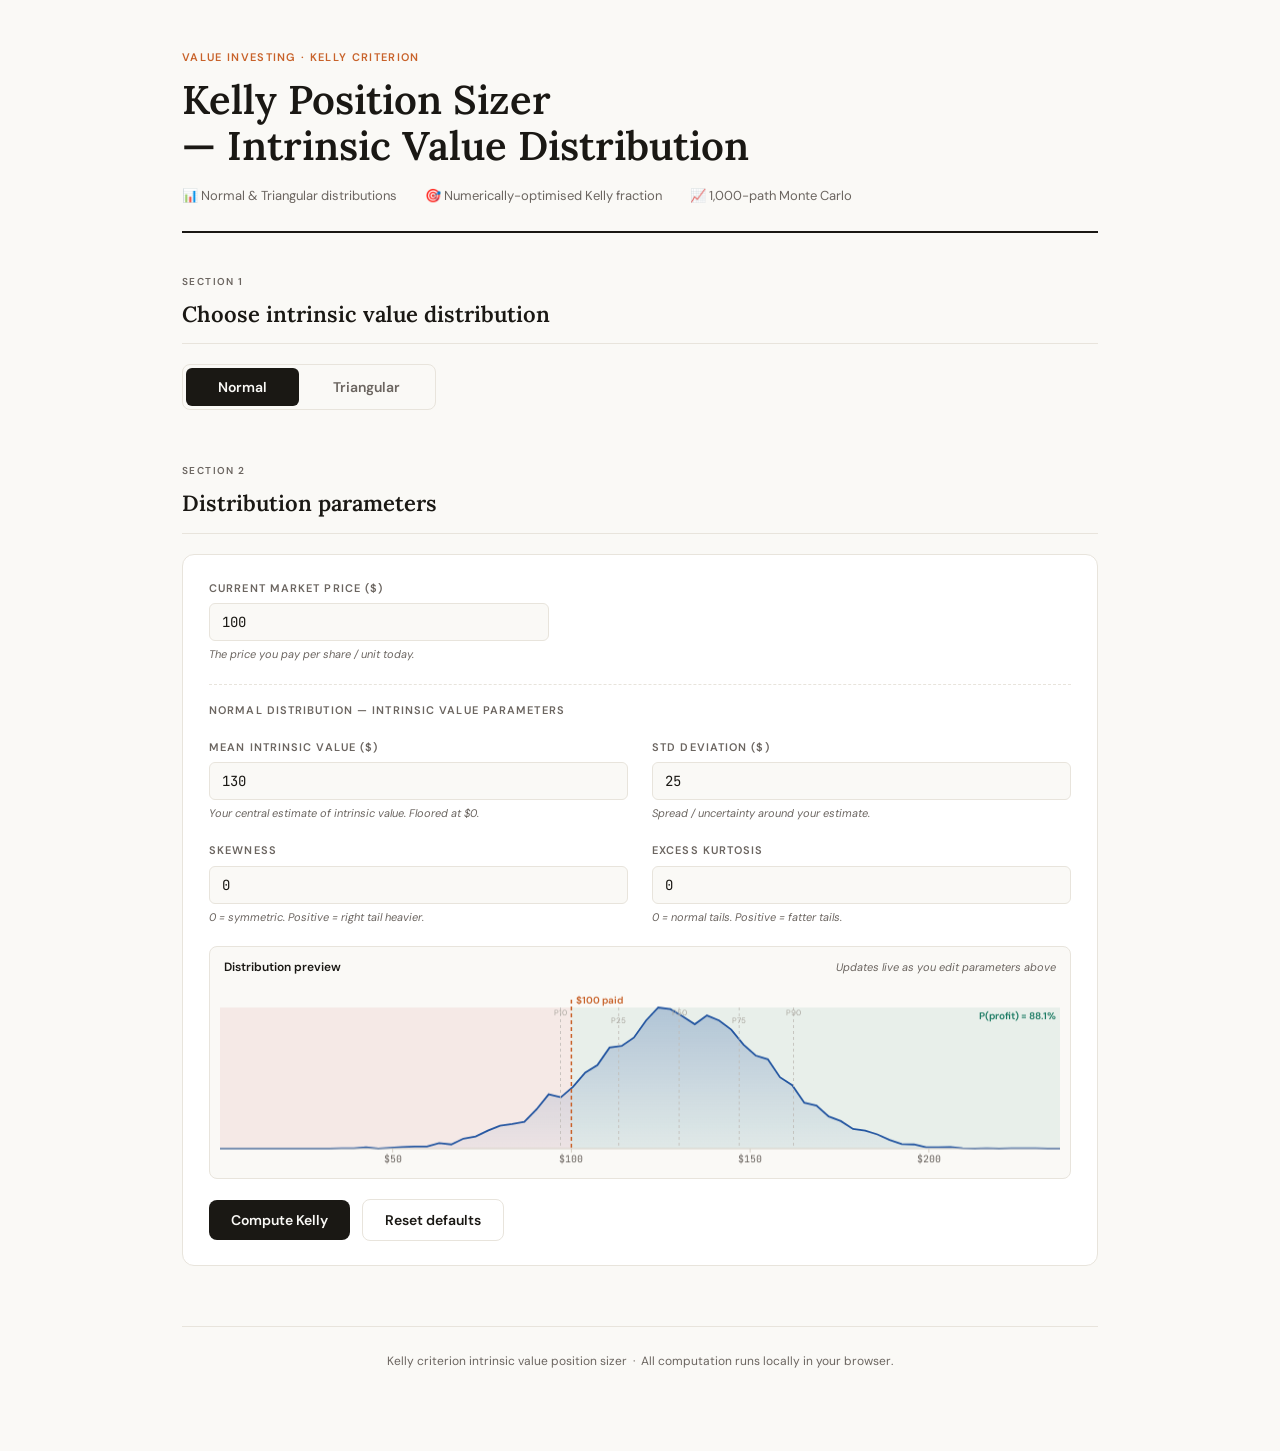
==== index.html @ cc7dd328 "Rename to index.html for web deployment" ====
<!doctype html>
<html lang="en">
  <head>
    <meta charset="UTF-8" />
    <meta name="viewport" content="width=device-width, initial-scale=1.0" />
    <title>Kelly Position Sizer — Intrinsic Value</title>
    <link
      href="https://fonts.googleapis.com/css2?family=Lora:ital,wght@0,400;0,600;1,400&family=DM+Sans:wght@300;400;500;600&family=JetBrains+Mono:wght@400;500&display=swap"
      rel="stylesheet"
    />
    <style>
      :root {
        --bg: #faf9f6;
        --surface: #ffffff;
        --border: #e8e4dc;
        --text: #1a1814;
        --muted: #6b6560;
        --accent: #c8622a;
        --accent-light: #f5ede6;
        --teal: #1a7a62;
        --teal-light: #e4f3ee;
        --blue: #2355a0;
        --blue-light: #e8eef8;
        --purple: #5a3f9e;
        --purple-light: #eeeaf8;
        --amber: #b07a10;
        --amber-light: #fdf3dc;
        --red: #b73838;
        --red-light: #f8e4e4;
      }
      * { box-sizing: border-box; margin: 0; padding: 0; }
      body {
        font-family: "DM Sans", sans-serif;
        background: var(--bg);
        color: var(--text);
        font-size: 15px;
        line-height: 1.7;
      }
      .page { max-width: 980px; margin: 0 auto; padding: 48px 32px 80px; }

      /* HEADER */
      .memo-header { border-bottom: 2px solid var(--text); padding-bottom: 24px; margin-bottom: 40px; }
      .memo-tag { font-size: 11px; font-weight: 600; letter-spacing: 0.12em; text-transform: uppercase; color: var(--accent); margin-bottom: 10px; }
      .memo-title { font-family: "Lora", serif; font-size: clamp(26px, 5vw, 40px); font-weight: 600; line-height: 1.15; margin-bottom: 16px; }
      .memo-meta { display: flex; gap: 28px; flex-wrap: wrap; font-size: 13px; color: var(--muted); }
      .memo-meta span { display: flex; align-items: center; gap: 5px; }

      /* SECTION */
      .section { margin-bottom: 52px; }
      .section-label { font-size: 10px; font-weight: 600; letter-spacing: 0.14em; text-transform: uppercase; color: var(--muted); margin-bottom: 6px; }
      .section-title { font-family: "Lora", serif; font-size: 22px; font-weight: 600; margin-bottom: 20px; padding-bottom: 10px; border-bottom: 1px solid var(--border); }
      .section-hidden { display: none; }

      /* DISTRIBUTION TABS */
      .dist-tabs { display: flex; background: var(--bg); border: 1px solid var(--border); border-radius: 8px; padding: 3px; width: fit-content; gap: 2px; }
      .dist-tab { padding: 10px 32px; border-radius: 6px; font-size: 14px; font-weight: 600; cursor: pointer; border: none; background: transparent; color: var(--muted); transition: all 0.15s; font-family: "DM Sans", sans-serif; }
      .dist-tab.active { background: var(--text); color: var(--bg); }
      .dist-tab:hover:not(.active) { background: var(--border); color: var(--text); }

      /* CONTROL PANEL */
      .control-panel { background: var(--surface); border: 1px solid var(--border); border-radius: 12px; padding: 24px 26px; margin: 20px 0; }
      .control-grid { display: grid; grid-template-columns: repeat(2, 1fr); gap: 18px 24px; }
      .control-grid-3 { display: grid; grid-template-columns: repeat(3, 1fr); gap: 18px 24px; }
      @media (max-width: 640px) { .control-grid, .control-grid-3 { grid-template-columns: 1fr; } }
      .control-group { display: flex; flex-direction: column; }
      .control-group label { font-size: 11px; font-weight: 600; letter-spacing: 0.1em; text-transform: uppercase; color: var(--muted); margin-bottom: 6px; }
      .control-group .hint { font-size: 11px; color: var(--muted); margin-top: 4px; font-style: italic; }
      .param-divider { margin: 20px 0 18px; border-top: 1px dashed var(--border); padding-top: 16px; }
      .param-sublabel { font-size: 11px; font-weight: 600; letter-spacing: 0.1em; text-transform: uppercase; color: var(--muted); margin-bottom: 14px; }

      input[type="number"] {
        font-family: "JetBrains Mono", monospace;
        font-size: 14px;
        padding: 9px 12px;
        border: 1px solid var(--border);
        border-radius: 6px;
        background: var(--bg);
        color: var(--text);
        width: 100%;
        transition: border 0.15s, background 0.15s;
      }
      input[type="number"]:focus { outline: none; border-color: var(--accent); background: var(--surface); }

      /* TOGGLE ROW */
      .invest-row { background: var(--accent-light); border: 1px solid var(--border); border-radius: 10px; padding: 16px 18px; margin-bottom: 18px; }
      .invest-row-head { display: flex; justify-content: space-between; align-items: center; margin-bottom: 10px; flex-wrap: wrap; gap: 12px; }
      .invest-row-head .label-line { font-size: 13px; font-weight: 600; }
      .invest-row-head .label-line .muted { color: var(--muted); font-weight: 400; margin-left: 6px; font-size: 12px; }
      .switch { position: relative; display: inline-block; width: 42px; height: 24px; flex-shrink: 0; }
      .switch input { opacity: 0; width: 0; height: 0; }
      .slider-toggle { position: absolute; cursor: pointer; top: 0; left: 0; right: 0; bottom: 0; background-color: #d4cec4; border-radius: 24px; transition: 0.2s; }
      .slider-toggle:before { position: absolute; content: ""; height: 18px; width: 18px; left: 3px; bottom: 3px; background-color: white; border-radius: 50%; transition: 0.2s; }
      input:checked + .slider-toggle { background-color: var(--accent); }
      input:checked + .slider-toggle:before { transform: translateX(18px); }
      .switch-row { display: flex; align-items: center; gap: 10px; }
      .switch-row .switch-label { font-size: 12px; color: var(--muted); transition: color 0.15s; }
      .switch-row .switch-label.active { color: var(--text); font-weight: 600; }
      .invest-controls { display: flex; align-items: center; gap: 14px; }
      .invest-controls input[type="number"] { width: 90px; }
      .invest-controls.disabled { opacity: 0.45; pointer-events: none; }

      /* BUTTONS */
      .button-row { display: flex; gap: 12px; align-items: center; flex-wrap: wrap; margin-top: 20px; }
      .btn { font-family: "DM Sans", sans-serif; font-size: 14px; font-weight: 600; padding: 11px 22px; border: none; border-radius: 8px; cursor: pointer; transition: transform 0.08s, background 0.15s; }
      .btn-primary { background: var(--text); color: var(--bg); }
      .btn-primary:hover { background: #2c2924; }
      .btn-primary:active { transform: scale(0.98); }
      .btn-secondary { background: var(--surface); color: var(--text); border: 1px solid var(--border); }
      .btn-secondary:hover { background: #f2efe8; }
      .btn:disabled { opacity: 0.5; cursor: not-allowed; }
      .status-text { font-size: 13px; color: var(--muted); }

      /* KELLY HERO */
      .result-panel { background: var(--surface); border: 1px solid var(--border); border-radius: 12px; padding: 28px; margin: 20px 0; }
      .kelly-hero { display: flex; gap: 16px; margin-bottom: 24px; flex-wrap: wrap; }
      .kelly-big-card { flex: 1; min-width: 200px; text-align: center; padding: 28px 20px; border-radius: 10px; border: 1px solid; }
      .kelly-big-card.kfull { background: var(--accent-light); border-color: var(--accent); }
      .kelly-big-card.khalf { background: var(--teal-light); border-color: var(--teal); }
      .k-label { font-size: 10px; font-weight: 600; letter-spacing: 0.12em; text-transform: uppercase; color: var(--muted); margin-bottom: 12px; }
      .k-value { font-family: "Lora", serif; font-size: 56px; font-weight: 600; line-height: 1; margin-bottom: 10px; }
      .kfull .k-value { color: var(--accent); }
      .khalf .k-value { color: var(--teal); }
      .k-sub { font-size: 12px; color: var(--muted); }
      .no-edge-banner { background: var(--red-light); border: 1px solid var(--red); border-radius: 10px; padding: 16px 20px; color: var(--red); font-weight: 600; font-size: 14px; margin-bottom: 20px; }

      /* SUMMARY GRID */
      .summary-grid { display: grid; grid-template-columns: repeat(4, 1fr); gap: 12px; margin: 20px 0; }
      @media (max-width: 720px) { .summary-grid { grid-template-columns: repeat(2, 1fr); } }
      .summary-card { background: var(--surface); border: 1px solid var(--border); border-radius: 10px; padding: 14px 16px; }
      .summary-card .s-label { font-size: 10px; font-weight: 600; letter-spacing: 0.1em; text-transform: uppercase; color: var(--muted); margin-bottom: 4px; }
      .summary-card .s-value { font-family: "Lora", serif; font-size: 22px; font-weight: 600; }
      .summary-card .s-sub { font-size: 11px; color: var(--muted); margin-top: 2px; }
      .summary-card.teal .s-value { color: var(--teal); }
      .summary-card.red .s-value { color: var(--red); }
      .summary-card.accent .s-value { color: var(--accent); }
      .summary-card.blue .s-value { color: var(--blue); }

      /* CHART */
      .chart-wrap { background: var(--surface); border: 1px solid var(--border); border-radius: 12px; padding: 20px 22px; margin: 20px 0; }
      .chart-head { display: flex; justify-content: space-between; align-items: flex-start; flex-wrap: wrap; gap: 12px; margin-bottom: 14px; }
      .chart-title { font-size: 14px; font-weight: 600; margin-bottom: 4px; }
      .chart-sub { font-size: 12px; color: var(--muted); }
      .chart-controls { display: flex; gap: 6px; }
      .chart-controls button { font-family: "DM Sans", sans-serif; font-size: 11px; font-weight: 600; letter-spacing: 0.04em; padding: 5px 11px; border: 1px solid var(--border); background: var(--bg); color: var(--muted); border-radius: 6px; cursor: pointer; transition: 0.15s; }
      .chart-controls button.active { background: var(--text); color: var(--bg); border-color: var(--text); }
      .chart-canvas-wrap { position: relative; width: 100%; height: 460px; }
      canvas { display: block; width: 100%; height: 100%; }

      /* DISTRIBUTION PREVIEW */
      .dist-chart-wrap { margin: 20px 0 6px; background: var(--bg); border: 1px solid var(--border); border-radius: 8px; overflow: hidden; }
      .dist-chart-head { display: flex; justify-content: space-between; align-items: baseline; padding: 10px 14px 0; }
      .dist-chart-title { font-size: 12px; font-weight: 600; color: var(--text); }
      .dist-chart-sub { font-size: 11px; color: var(--muted); font-style: italic; }
      .dist-canvas-wrap { position: relative; width: 100%; height: 200px; padding: 4px 0 0; }

      /* FOOTER */
      .footer { margin-top: 60px; padding-top: 24px; border-top: 1px solid var(--border); font-size: 12px; color: var(--muted); text-align: center; }
    </style>
  </head>
  <body>
    <div class="page">

      <!-- HEADER -->
      <div class="memo-header">
        <div class="memo-tag">Value Investing · Kelly Criterion</div>
        <h1 class="memo-title">Kelly Position Sizer<br/>— Intrinsic Value Distribution</h1>
        <div class="memo-meta">
          <span>📊 Normal &amp; Triangular distributions</span>
          <span>🎯 Numerically-optimised Kelly fraction</span>
          <span>📈 1,000-path Monte Carlo</span>
        </div>
      </div>

      <!-- SECTION 1: DISTRIBUTION -->
      <div class="section">
        <div class="section-label">Section 1</div>
        <div class="section-title">Choose intrinsic value distribution</div>
        <div class="dist-tabs">
          <button class="dist-tab active" id="tabNormal">Normal</button>
          <button class="dist-tab" id="tabTriangular">Triangular</button>
        </div>
      </div>

      <!-- SECTION 2: PARAMETERS -->
      <div class="section">
        <div class="section-label">Section 2</div>
        <div class="section-title">Distribution parameters</div>
        <div class="control-panel">

          <div style="max-width: 340px; margin-bottom: 20px;">
            <div class="control-group">
              <label>Current Market Price ($)</label>
              <input type="number" id="marketPrice" value="100" min="0.01" step="1" />
              <div class="hint">The price you pay per share / unit today.</div>
            </div>
          </div>

          <div class="param-divider">
            <div class="param-sublabel" id="distParamLabel">Normal distribution — intrinsic value parameters</div>
          </div>

          <!-- NORMAL PARAMS -->
          <div id="normalParams">
            <div class="control-grid">
              <div class="control-group">
                <label>Mean Intrinsic Value ($)</label>
                <input type="number" id="normMean" value="130" step="1" />
                <div class="hint">Your central estimate of intrinsic value. Floored at $0.</div>
              </div>
              <div class="control-group">
                <label>Std Deviation ($)</label>
                <input type="number" id="normSigma" value="25" min="0.01" step="1" />
                <div class="hint">Spread / uncertainty around your estimate.</div>
              </div>
              <div class="control-group">
                <label>Skewness</label>
                <input type="number" id="normSkew" value="0" step="0.1" />
                <div class="hint">0 = symmetric. Positive = right tail heavier.</div>
              </div>
              <div class="control-group">
                <label>Excess Kurtosis</label>
                <input type="number" id="normKurt" value="0" step="0.1" />
                <div class="hint">0 = normal tails. Positive = fatter tails.</div>
              </div>
            </div>
          </div>

          <!-- TRIANGULAR PARAMS -->
          <div id="triParams" style="display:none;">
            <div class="control-grid-3">
              <div class="control-group">
                <label>Minimum Value ($) — Bear</label>
                <input type="number" id="triMin" value="70" min="0" step="1" />
                <div class="hint">Worst-case intrinsic value (cannot be negative).</div>
              </div>
              <div class="control-group">
                <label>Mode Value ($) — Base case</label>
                <input type="number" id="triMode" value="130" step="1" />
                <div class="hint">Most likely intrinsic value.</div>
              </div>
              <div class="control-group">
                <label>Maximum Value ($) — Bull</label>
                <input type="number" id="triMax" value="200" step="1" />
                <div class="hint">Best-case intrinsic value.</div>
              </div>
            </div>
          </div>

          <!-- Distribution preview chart -->
          <div class="dist-chart-wrap">
            <div class="dist-chart-head">
              <span class="dist-chart-title">Distribution preview</span>
              <span class="dist-chart-sub">Updates live as you edit parameters above</span>
            </div>
            <div class="dist-canvas-wrap">
              <canvas id="distCanvas"></canvas>
            </div>
          </div>

          <div class="button-row">
            <button class="btn btn-primary" id="computeKellyBtn">Compute Kelly</button>
            <button class="btn btn-secondary" id="resetBtn">Reset defaults</button>
            <span class="status-text" id="computeStatus"></span>
          </div>
        </div>
      </div>

      <!-- SECTION 3: KELLY RESULT -->
      <div class="section section-hidden" id="kellySection">
        <div class="section-label">Section 3</div>
        <div class="section-title">Kelly-optimal position size</div>

        <div id="noEdgeBanner" class="no-edge-banner section-hidden">
          No edge detected — Kelly fraction is zero or negative. The model says: do not take this position at this price.
        </div>

        <div class="result-panel">
          <div class="kelly-hero">
            <div class="kelly-big-card kfull">
              <div class="k-label">Full Kelly</div>
              <div class="k-value" id="rKellyFull">—</div>
              <div class="k-sub">of total portfolio in this position</div>
            </div>
            <div class="kelly-big-card khalf">
              <div class="k-label">Half Kelly</div>
              <div class="k-value" id="rKellyHalf">—</div>
              <div class="k-sub">conservative — recommended in practice</div>
            </div>
          </div>

          <div class="summary-grid" style="margin-top: 0;">
            <div class="summary-card accent">
              <div class="s-label">Expected return</div>
              <div class="s-value" id="rExpReturn">—</div>
              <div class="s-sub">E[(V − P) / P]</div>
            </div>
            <div class="summary-card">
              <div class="s-label">Return std dev</div>
              <div class="s-value" id="rStdReturn">—</div>
              <div class="s-sub">σ of simulated returns</div>
            </div>
            <div class="summary-card teal">
              <div class="s-label">P(profit)</div>
              <div class="s-value" id="rPProfit">—</div>
              <div class="s-sub">P(intrinsic value &gt; price)</div>
            </div>
            <div class="summary-card blue">
              <div class="s-label">E[intrinsic value]</div>
              <div class="s-value" id="rEV">—</div>
              <div class="s-sub">mean of distribution</div>
            </div>
          </div>
        </div>
      </div>

      <!-- SECTION 4: SIMULATION -->
      <div class="section section-hidden" id="simSection">
        <div class="section-label">Section 4</div>
        <div class="section-title">Intrinsic value convergence — 1,000 scenarios</div>

        <div class="control-panel">
          <div class="control-grid">
            <div class="control-group">
              <label>Initial Portfolio ($)</label>
              <input type="number" id="initWealth" value="100000" min="1" step="1000" />
              <div class="hint">Starting capital before any investments.</div>
            </div>
            <div class="control-group">
              <label>Time horizon (years)</label>
              <input type="number" id="timeHorizon" value="10" min="1" max="50" step="1" />
              <div class="hint">Years until the stock price converges to its intrinsic value.</div>
            </div>
          </div>

          <div class="invest-row" style="margin-top: 18px;">
            <div class="invest-row-head">
              <div class="label-line">
                Allocation fraction
                <span class="muted">— what fraction of portfolio to commit per investment</span>
              </div>
              <div class="switch-row">
                <span class="switch-label active" id="simFracOffLabel">Full Kelly</span>
                <label class="switch">
                  <input type="checkbox" id="simFracToggle" />
                  <span class="slider-toggle"></span>
                </label>
                <span class="switch-label" id="simFracOnLabel">Custom %</span>
              </div>
            </div>
            <div class="invest-controls disabled" id="simFracControls">
              <input type="number" id="simFracCustom" min="0" max="500" value="25" step="1" />
              <span style="font-size: 13px; color: var(--muted);">%</span>
            </div>
          </div>

          <div class="button-row" style="margin-top: 4px;">
            <button class="btn btn-primary" id="runSimBtn">Run simulation</button>
            <span class="status-text" id="simStatus"></span>
          </div>
        </div>

        <!-- Stats row A -->
        <div class="summary-grid">
          <div class="summary-card teal">
            <div class="s-label">Median final portfolio</div>
            <div class="s-value" id="sMedian">—</div>
            <div class="s-sub">50th percentile</div>
          </div>
          <div class="summary-card accent">
            <div class="s-label">Mean final portfolio</div>
            <div class="s-value" id="sMean">—</div>
            <div class="s-sub">arithmetic average</div>
          </div>
          <div class="summary-card blue">
            <div class="s-label">90th percentile</div>
            <div class="s-value" id="s90">—</div>
            <div class="s-sub">top decile outcome</div>
          </div>
          <div class="summary-card red">
            <div class="s-label">10th percentile</div>
            <div class="s-value" id="s10">—</div>
            <div class="s-sub">bottom decile outcome</div>
          </div>
        </div>

        <!-- Stats row B -->
        <div class="summary-grid">
          <div class="summary-card">
            <div class="s-label">Best path</div>
            <div class="s-value" id="sMax">—</div>
            <div class="s-sub">maximum across all paths</div>
          </div>
          <div class="summary-card">
            <div class="s-label">Worst path</div>
            <div class="s-value" id="sMin">—</div>
            <div class="s-sub">minimum across all paths</div>
          </div>
          <div class="summary-card">
            <div class="s-label">% paths profitable</div>
            <div class="s-value" id="sProfit">—</div>
            <div class="s-sub">final &gt; initial portfolio</div>
          </div>
          <div class="summary-card">
            <div class="s-label">Annualized return</div>
            <div class="s-value" id="sGeo">—</div>
            <div class="s-sub" id="sGeoSub">per year</div>
          </div>
        </div>

        <!-- Chart -->
        <div class="chart-wrap">
          <div class="chart-head">
            <div>
              <div class="chart-title">Price convergence to intrinsic value — 1,000 scenarios</div>
              <div class="chart-sub">Each thin line shows one scenario: price drifts from market price to its realized intrinsic value. Orange = median outcome. Dashed = market price.</div>
            </div>
            <div class="chart-controls">
              <button id="scaleLog">Log scale</button>
              <button id="scaleLin" class="active">Linear scale</button>
            </div>
          </div>
          <div class="chart-canvas-wrap">
            <canvas id="pathsCanvas"></canvas>
          </div>
        </div>
      </div>

      <div class="footer">
        Kelly criterion intrinsic value position sizer &nbsp;·&nbsp; All computation runs locally in your browser.
      </div>
    </div>

    <script>
    (function () {
      "use strict";

      const $ = (id) => document.getElementById(id);

      // ── State ──────────────────────────────────────────────────────────────
      let distMode = "normal";
      let kellyFraction = 0;
      let lastResult = null;
      let lastCfg = null;
      let yScaleMode = "lin";

      // ── Distribution toggle ────────────────────────────────────────────────
      $("tabNormal").addEventListener("click", () => setDist("normal"));
      $("tabTriangular").addEventListener("click", () => setDist("triangular"));

      function setDist(mode) {
        distMode = mode;
        $("tabNormal").classList.toggle("active", mode === "normal");
        $("tabTriangular").classList.toggle("active", mode === "triangular");
        $("normalParams").style.display = mode === "normal" ? "" : "none";
        $("triParams").style.display = mode === "triangular" ? "" : "none";
        $("distParamLabel").textContent =
          mode === "normal"
            ? "Normal distribution — intrinsic value parameters (floored at $0)"
            : "Triangular distribution — intrinsic value parameters";
        scheduleDistDraw();
      }

      // ── Random samplers ────────────────────────────────────────────────────
      function boxMuller() {
        let u1;
        do { u1 = Math.random(); } while (u1 === 0);
        const u2 = Math.random();
        return Math.sqrt(-2 * Math.log(u1)) * Math.cos(2 * Math.PI * u2);
      }

      // Cornish-Fisher expansion: maps N(0,1) variate to target skew/kurtosis
      function sampleNormalCF(mean, sigma, skew, exKurt) {
        const z = boxMuller();
        const s = skew, k = exKurt;
        const w =
          z +
          ((z * z - 1) * s) / 6 +
          ((z * z * z - 3 * z) * k) / 24 -
          ((2 * z * z * z - 5 * z) * s * s) / 36;
        return mean + sigma * w;
      }

      // Triangular inverse-CDF (a=min, c=mode, b=max)
      function sampleTriangular(a, c, b) {
        const u = Math.random();
        const fc = (c - a) / (b - a);
        if (u < fc) return a + Math.sqrt(u * (b - a) * (c - a));
        return b - Math.sqrt((1 - u) * (b - a) * (b - c));
      }

      // Triangular quantile (analytical inverse-CDF at probability p)
      function triangularQuantile(a, c, b, p) {
        const fc = (c - a) / (b - a);
        if (p <= fc) return a + Math.sqrt(p * (b - a) * (c - a));
        return b - Math.sqrt((1 - p) * (b - a) * (b - c));
      }

      function drawOneSample(price) {
        if (distMode === "normal") {
          const mean  = parseFloat($("normMean").value);
          const sigma = parseFloat($("normSigma").value);
          const skew  = parseFloat($("normSkew").value);
          const kurt  = parseFloat($("normKurt").value);
          return (Math.max(0, sampleNormalCF(mean, sigma, skew, kurt)) - price) / price;
        } else {
          const a = parseFloat($("triMin").value);
          const c = parseFloat($("triMode").value);
          const b = parseFloat($("triMax").value);
          return (sampleTriangular(a, c, b) - price) / price;
        }
      }

      function generateReturns(n, price) {
        const arr = new Float64Array(n);
        if (distMode === "normal") {
          const mean  = parseFloat($("normMean").value);
          const sigma = parseFloat($("normSigma").value);
          const skew  = parseFloat($("normSkew").value);
          const kurt  = parseFloat($("normKurt").value);
          for (let i = 0; i < n; i++)
            arr[i] = (Math.max(0, sampleNormalCF(mean, sigma, skew, kurt)) - price) / price;
        } else {
          const a = parseFloat($("triMin").value);
          const c = parseFloat($("triMode").value);
          const b = parseFloat($("triMax").value);
          for (let i = 0; i < n; i++)
            arr[i] = (sampleTriangular(a, c, b) - price) / price;
        }
        return arr;
      }

      // ── Numerical Kelly optimisation (ternary search) ──────────────────────
      function kellyObj(f, returns) {
        let sum = 0;
        for (let i = 0; i < returns.length; i++) {
          const v = 1 + f * returns[i];
          if (v <= 1e-15) return -1e18;
          sum += Math.log(v);
        }
        return sum;
      }

      function findKelly(returns) {
        let sumR = 0;
        for (let i = 0; i < returns.length; i++) sumR += returns[i];
        if (sumR / returns.length <= 0) return 0; // no edge

        let minR = Infinity;
        for (let i = 0; i < returns.length; i++)
          if (returns[i] < minR) minR = returns[i];

        // max safe f such that 1 + f*minR > 0, capped at 5
        const maxF = minR < 0 ? Math.min(5, -0.999 / minR) : 5;

        let lo = 0, hi = maxF;
        for (let iter = 0; iter < 200; iter++) {
          const m1 = lo + (hi - lo) / 3;
          const m2 = hi - (hi - lo) / 3;
          if (kellyObj(m1, returns) < kellyObj(m2, returns)) lo = m1;
          else hi = m2;
        }
        return Math.max(0, (lo + hi) / 2);
      }

      // ── Compute Kelly handler ──────────────────────────────────────────────
      $("computeKellyBtn").addEventListener("click", computeKelly);

      function validateInputs() {
        const price = parseFloat($("marketPrice").value);
        if (!isFinite(price) || price <= 0) return "Current market price must be a positive number.";
        if (distMode === "normal") {
          const mean  = parseFloat($("normMean").value);
          const sigma = parseFloat($("normSigma").value);
          if (!isFinite(mean))                return "Mean intrinsic value must be a number.";
          if (!isFinite(sigma) || sigma <= 0) return "Std deviation must be positive.";
        } else {
          const a = parseFloat($("triMin").value);
          const c = parseFloat($("triMode").value);
          const b = parseFloat($("triMax").value);
          if (!isFinite(a) || !isFinite(c) || !isFinite(b))
            return "All triangular parameters must be numbers.";
          if (a < 0) return "Minimum intrinsic value cannot be negative.";
          if (a >= b) return "Min must be less than Max.";
          if (c < a || c > b) return "Mode must be between Min and Max.";
        }
        return null;
      }

      function computeKelly() {
        const err = validateInputs();
        if (err) {
          $("computeStatus").textContent = err;
          $("computeStatus").style.color = "var(--red)";
          return;
        }
        $("computeStatus").textContent = "Computing Kelly from 100,000 draws…";
        $("computeStatus").style.color = "var(--muted)";

        setTimeout(() => {
          const price = parseFloat($("marketPrice").value);
          const N = 100000;
          const returns = generateReturns(N, price);

          // Stats
          let sumR = 0, profitCount = 0;
          for (let i = 0; i < N; i++) {
            sumR += returns[i];
            if (returns[i] > 0) profitCount++;
          }
          const meanR = sumR / N;
          let sumSq = 0;
          for (let i = 0; i < N; i++) sumSq += (returns[i] - meanR) ** 2;
          const stdR = Math.sqrt(sumSq / N);
          const pProfit = profitCount / N;

          let evSum = 0;
          for (let i = 0; i < N; i++) evSum += (1 + returns[i]) * price;
          const ev = evSum / N;

          const kf = findKelly(returns);
          kellyFraction = kf;

          // Show results
          const hasEdge = kf > 0.0005;
          $("noEdgeBanner").classList.toggle("section-hidden", hasEdge);
          $("rKellyFull").textContent  = (kf * 100).toFixed(1) + "%";
          $("rKellyHalf").textContent  = (kf * 50).toFixed(1) + "%";
          $("rExpReturn").textContent  = fmtPct(meanR);
          $("rStdReturn").textContent  = fmtPct(stdR);
          $("rPProfit").textContent    = (pProfit * 100).toFixed(1) + "%";
          $("rEV").textContent         = fmtCurrency(ev);

          $("kellySection").classList.remove("section-hidden");
          $("simSection").classList.remove("section-hidden");
          $("computeStatus").textContent =
            "Done. Full Kelly: " + (kf * 100).toFixed(1) + "% · Half Kelly: " + (kf * 50).toFixed(1) + "%";
          $("computeStatus").style.color = "var(--teal)";

          // Auto-run convergence simulation whenever Kelly is computed
          doRunSimulation();
        }, 16);
      }

      // ── Simulation — single step: one IV draw per scenario ────────────────
      function runSimulation(W0, horizon, Y, f, price) {
        const ivSamples = new Float64Array(Y);
        const finals    = new Float64Array(Y);
        for (let i = 0; i < Y; i++) {
          const r  = drawOneSample(price); // (iv − price) / price
          const iv = price * (1 + r);
          ivSamples[i] = iv;
          let w = W0 * (1 + f * r);
          if (w < 0) w = 0;
          finals[i] = w;
        }
        return { ivSamples, finals };
      }

      async function doRunSimulation() {
        const err = validateInputs();
        if (err) { $("simStatus").textContent = err; $("simStatus").style.color = "var(--red)"; return; }

        const W0      = parseFloat($("initWealth").value);
        const horizon = parseInt($("timeHorizon").value, 10);
        const Y       = 1000;
        const price   = parseFloat($("marketPrice").value);

        if (!isFinite(W0) || W0 <= 0) {
          $("simStatus").textContent = "Initial portfolio must be positive.";
          $("simStatus").style.color = "var(--red)"; return;
        }
        if (!isFinite(horizon) || horizon < 1 || horizon > 50) {
          $("simStatus").textContent = "Time horizon must be between 1 and 50 years.";
          $("simStatus").style.color = "var(--red)"; return;
        }

        const useCustom = $("simFracToggle").checked;
        const f = useCustom ? parseFloat($("simFracCustom").value) / 100 : kellyFraction;

        $("runSimBtn").disabled = true;
        $("simStatus").textContent = "Simulating 1,000 scenarios…";
        $("simStatus").style.color = "var(--muted)";
        await new Promise(requestAnimationFrame);

        const t0 = performance.now();
        const result = runSimulation(W0, horizon, Y, f, price);
        const t1 = performance.now();

        lastResult = result;
        lastCfg = { horizon, Y, W0, f, price };

        updateStats(result, W0, horizon);
        drawChart();

        $("simStatus").textContent =
          "Done in " + (t1 - t0).toFixed(0) + " ms · " + (f * 100).toFixed(1) + "% allocated";
        $("simStatus").style.color = "var(--teal)";
        $("runSimBtn").disabled = false;
      }

      $("runSimBtn").addEventListener("click", doRunSimulation);

      // ── Stats helpers ──────────────────────────────────────────────────────
      function percentile(sorted, p) {
        if (!sorted.length) return NaN;
        const idx = (sorted.length - 1) * p;
        const lo = Math.floor(idx), hi = Math.ceil(idx);
        if (lo === hi) return sorted[lo];
        return sorted[lo] + (sorted[hi] - sorted[lo]) * (idx - lo);
      }

      function fmtCurrency(x) {
        if (!isFinite(x)) return "—";
        const abs = Math.abs(x);
        if (abs >= 1e9) return "$" + (x / 1e9).toFixed(2) + "B";
        if (abs >= 1e6) return "$" + (x / 1e6).toFixed(2) + "M";
        if (abs >= 1e3) return "$" + (x / 1e3).toFixed(1) + "K";
        if (abs >= 1)   return "$" + x.toFixed(0);
        if (abs > 0)    return "$" + x.toFixed(4);
        return "$0";
      }

      function fmtPct(x) {
        if (!isFinite(x)) return "—";
        return (x * 100).toFixed(2) + "%";
      }

      function updateStats(result, W0, horizon) {
        const { finals } = result;
        const sorted = Array.from(finals).sort((a, b) => a - b);
        let sum = 0;
        for (let i = 0; i < finals.length; i++) sum += finals[i];
        const mn = sum / finals.length;
        let profitable = 0, logSum = 0, logCount = 0;
        for (let i = 0; i < finals.length; i++) {
          if (finals[i] > W0) profitable++;
          if (finals[i] > 0) { logSum += Math.log(finals[i] / W0); logCount++; }
        }
        const geoMean = logCount > 0 ? Math.exp(logSum / logCount / horizon) - 1 : NaN;

        $("sMedian").textContent = fmtCurrency(percentile(sorted, 0.5));
        $("sMean").textContent   = fmtCurrency(mn);
        $("s90").textContent     = fmtCurrency(percentile(sorted, 0.9));
        $("s10").textContent     = fmtCurrency(percentile(sorted, 0.1));
        $("sMax").textContent    = fmtCurrency(sorted[sorted.length - 1]);
        $("sMin").textContent    = fmtCurrency(sorted[0]);
        $("sProfit").textContent = fmtPct(profitable / finals.length);
        $("sGeo").textContent    = fmtPct(geoMean);
        $("sGeoSub").textContent = "annualized over " + horizon + " yr" + (horizon === 1 ? "" : "s");
      }

      // ── Chart (canvas) ─────────────────────────────────────────────────────
      const canvas = $("pathsCanvas");
      const ctx    = canvas.getContext("2d");

      $("scaleLog").addEventListener("click", () => setScale("log"));
      $("scaleLin").addEventListener("click", () => setScale("lin"));

      function setScale(s) {
        yScaleMode = s;
        $("scaleLog").classList.toggle("active", s === "log");
        $("scaleLin").classList.toggle("active", s === "lin");
        if (lastResult) drawChart();
      }

      function resizeCanvas() {
        const dpr  = window.devicePixelRatio || 1;
        const rect = canvas.parentElement.getBoundingClientRect();
        canvas.width  = Math.max(1, Math.floor(rect.width  * dpr));
        canvas.height = Math.max(1, Math.floor(rect.height * dpr));
        ctx.setTransform(dpr, 0, 0, dpr, 0, 0);
      }

      function niceTicks(min, max, target = 6) {
        if (min === max) { min -= 1; max += 1; }
        const rough = (max - min) / target;
        const mag   = Math.pow(10, Math.floor(Math.log10(rough)));
        const norm  = rough / mag;
        let step;
        if (norm < 1.5) step = 1 * mag;
        else if (norm < 3) step = 2 * mag;
        else if (norm < 7) step = 5 * mag;
        else step = 10 * mag;
        const niceMin = Math.floor(min / step) * step;
        const niceMax = Math.ceil(max  / step) * step;
        const ticks = [];
        for (let v = niceMin; v <= niceMax + step * 0.5; v += step) ticks.push(v);
        return { ticks, niceMin, niceMax };
      }

      function logTicks(min, max) {
        const lo = Math.floor(Math.log10(Math.max(min, 1e-12)));
        const hi = Math.ceil( Math.log10(Math.max(max, 1e-12)));
        const ticks = [];
        for (let e = lo; e <= hi; e++) ticks.push(Math.pow(10, e));
        return { ticks, niceMin: Math.pow(10, lo), niceMax: Math.pow(10, hi) };
      }

      function fmtAxis(v) {
        if (v === 0) return "0";
        const abs = Math.abs(v);
        if (abs >= 1e9) return (v / 1e9).toFixed(abs >= 1e10 ? 0 : 1) + "B";
        if (abs >= 1e6) return (v / 1e6).toFixed(abs >= 1e7  ? 0 : 1) + "M";
        if (abs >= 1e3) return (v / 1e3).toFixed(abs >= 1e4  ? 0 : 1) + "K";
        if (abs >= 1)   return v.toFixed(0);
        if (abs >= 0.01) return v.toFixed(2);
        return v.toExponential(0);
      }

      function drawChart() {
        if (!lastResult || !lastCfg) return;
        resizeCanvas();

        const { ivSamples } = lastResult;
        const { horizon, Y, price } = lastCfg;
        const dpr   = window.devicePixelRatio || 1;
        const W     = canvas.width  / dpr;
        const H     = canvas.height / dpr;
        const padL  = 72, padR = 20, padT = 14, padB = 38;
        const plotW = W - padL - padR;
        const plotH = H - padT - padB;

        ctx.clearRect(0, 0, W, H);

        // Y-axis range: all IV samples + market price
        let rawMin = price, rawMax = price;
        for (let i = 0; i < Y; i++) {
          if (ivSamples[i] < rawMin) rawMin = ivSamples[i];
          if (ivSamples[i] > rawMax) rawMax = ivSamples[i];
        }

        let yMin, yMax, yTicks;
        if (yScaleMode === "log") {
          const posFloor = Math.max(rawMin, 1e-9);
          yMin = Math.pow(10, Math.floor(Math.log10(posFloor)));
          yMax = Math.pow(10, Math.ceil( Math.log10(Math.max(rawMax, posFloor * 10))));
          if (yMax <= yMin) yMax = yMin * 10;
          const lt = logTicks(yMin, yMax);
          yTicks = lt.ticks; yMin = lt.niceMin; yMax = lt.niceMax;
        } else {
          const range = rawMax - rawMin;
          const pad   = range > 0 ? range * 0.08 : Math.max(1, rawMax * 0.08);
          yMin = Math.max(0, rawMin - pad);
          yMax = rawMax + pad;
          const nt = niceTicks(yMin, yMax, 6);
          yTicks = nt.ticks; yMin = nt.niceMin; yMax = nt.niceMax;
        }

        function yMap(v) {
          if (yScaleMode === "log") {
            const vv = v <= 0 ? yMin : v;
            const lo = Math.log10(yMin), hi = Math.log10(yMax);
            return padT + (1 - (Math.log10(vv) - lo) / (hi - lo)) * plotH;
          }
          return padT + (1 - (v - yMin) / (yMax - yMin)) * plotH;
        }

        const xLeft  = padL;
        const xRight = padL + plotW;

        // Y grid + labels
        ctx.font = '11px "JetBrains Mono", monospace';
        ctx.fillStyle = "#6b6560"; ctx.textBaseline = "middle"; ctx.textAlign = "right";
        for (const tick of yTicks) {
          const y = yMap(tick);
          if (y < padT - 0.5 || y > padT + plotH + 0.5) continue;
          ctx.strokeStyle = "#e8e4dc"; ctx.lineWidth = 1;
          ctx.beginPath(); ctx.moveTo(padL, y); ctx.lineTo(padL + plotW, y); ctx.stroke();
          ctx.fillText("$" + fmtAxis(tick), padL - 8, y);
        }

        // X axis: two tick marks only (Now / Year N)
        ctx.strokeStyle = "#d4cec4"; ctx.lineWidth = 1;
        ctx.beginPath(); ctx.moveTo(xLeft,  padT + plotH); ctx.lineTo(xLeft,  padT + plotH + 5); ctx.stroke();
        ctx.beginPath(); ctx.moveTo(xRight, padT + plotH); ctx.lineTo(xRight, padT + plotH + 5); ctx.stroke();
        ctx.fillStyle = "#6b6560"; ctx.font = '11px "JetBrains Mono", monospace';
        ctx.textAlign = "center"; ctx.textBaseline = "top";
        ctx.fillText("Now",             xLeft,  padT + plotH + 6);
        ctx.fillText("Yr " + horizon,   xRight, padT + plotH + 6);

        // Axis frame
        ctx.strokeStyle = "#1a1814"; ctx.lineWidth = 1.2;
        ctx.beginPath();
        ctx.moveTo(padL, padT); ctx.lineTo(padL, padT + plotH);
        ctx.lineTo(padL + plotW, padT + plotH);
        ctx.stroke();

        // Axis titles
        ctx.fillStyle = "#1a1814"; ctx.font = '600 11px "DM Sans", sans-serif';
        ctx.textAlign = "center"; ctx.textBaseline = "alphabetic";
        ctx.fillText("Time", padL + plotW / 2, H - 8);
        ctx.save();
        ctx.translate(14, padT + plotH / 2); ctx.rotate(-Math.PI / 2); ctx.textBaseline = "middle";
        ctx.fillText("Price / Intrinsic Value ($)" + (yScaleMode === "log" ? " — log scale" : ""), 0, 0);
        ctx.restore();

        // Clip to plot area
        ctx.save();
        ctx.beginPath(); ctx.rect(padL, padT, plotW, plotH); ctx.clip();

        // Sort IVs once — used for percentile lines and median
        const sortedIV   = Array.from(ivSamples).sort((a, b) => a - b);
        const ivPctilePs = [0.10, 0.25, 0.75, 0.90]; // P50 is shown by the orange median line
        const ivPctileVals = ivPctilePs.map(p => percentile(sortedIV, p));

        // Percentile reference lines — horizontal, light grey, behind the fan
        ctx.strokeStyle = "#c0bcb6"; ctx.lineWidth = 0.7; ctx.setLineDash([3, 3]);
        for (let pi = 0; pi < ivPctileVals.length; pi++) {
          const y = yMap(ivPctileVals[pi]);
          if (y < padT || y > padT + plotH) continue;
          ctx.beginPath(); ctx.moveTo(xLeft, y); ctx.lineTo(xRight, y); ctx.stroke();
        }
        ctx.setLineDash([]);
        ctx.fillStyle = "#aaa69f"; ctx.font = '8px "DM Sans", sans-serif';
        ctx.textAlign = "right"; ctx.textBaseline = "middle";
        for (let pi = 0; pi < ivPctileVals.length; pi++) {
          const y = yMap(ivPctileVals[pi]);
          if (y < padT || y > padT + plotH) continue;
          ctx.fillText(["P10", "P25", "P75", "P90"][pi], xRight - 4, y);
        }

        // Bridge volatility: scales with spread of the IV distribution
        let ivSum = 0;
        for (let i = 0; i < Y; i++) ivSum += ivSamples[i];
        const ivMean = ivSum / Y;
        let ivVar = 0;
        for (let i = 0; i < Y; i++) ivVar += (ivSamples[i] - ivMean) ** 2;
        const bridgeVol = Math.sqrt(ivVar / Y) * 0.45;

        // Draw Brownian-bridge paths: each starts at market price, drifts to
        // its sampled IV with midpoint noise, so density at right = IV distribution
        const K       = 40; // intermediate steps for smooth curves
        const sqrtDt  = Math.sqrt(1 / K);
        const alpha   = Math.min(0.32, Math.max(0.04, 18 / Y));
        const alphaStr = alpha.toFixed(3);
        const bmVals  = new Float32Array(K + 1); // reused across paths

        ctx.lineWidth = 0.75;
        const yStart = yMap(price);

        for (let i = 0; i < Y; i++) {
          const iv = ivSamples[i];

          // Build a Brownian bridge (starts and ends at 0) in bmVals
          bmVals[0] = 0;
          for (let k = 0; k < K; k++) bmVals[k + 1] = bmVals[k] + boxMuller() * sqrtDt;
          const bmEnd = bmVals[K];

          ctx.strokeStyle = "rgba(35,85,160," + alphaStr + ")";
          ctx.beginPath();
          ctx.moveTo(xLeft, yStart);
          for (let k = 1; k <= K; k++) {
            const t      = k / K;
            const bridge = bmVals[k] - t * bmEnd; // Brownian bridge: 0→0
            const val    = price + t * (iv - price) + bridgeVol * bridge;
            ctx.lineTo(xLeft + t * plotW, yMap(val));
          }
          ctx.stroke();
        }

        // Median outcome line
        const medIV = percentile(sortedIV, 0.5);
        ctx.strokeStyle = "#c8622a"; ctx.lineWidth = 2.2;
        ctx.beginPath();
        ctx.moveTo(xLeft, yStart);
        ctx.lineTo(xRight, yMap(medIV));
        ctx.stroke();

        // Market price horizontal reference
        ctx.strokeStyle = "rgba(26,24,20,0.45)"; ctx.lineWidth = 1; ctx.setLineDash([4, 4]);
        ctx.beginPath(); ctx.moveTo(xLeft, yStart); ctx.lineTo(xRight, yStart); ctx.stroke();
        ctx.setLineDash([]);

        ctx.restore();

        // Legend
        const lgX = padL + plotW - 184, lgY = padT + 8;
        ctx.fillStyle = "rgba(255,255,255,0.93)"; ctx.strokeStyle = "#e8e4dc"; ctx.lineWidth = 1;
        ctx.fillRect(lgX, lgY, 176, 58); ctx.strokeRect(lgX, lgY, 176, 58);
        ctx.fillStyle = "#1a1814"; ctx.font = '11px "DM Sans", sans-serif';
        ctx.textAlign = "left"; ctx.textBaseline = "middle";

        ctx.strokeStyle = "rgba(35,85,160,0.7)"; ctx.lineWidth = 1;
        ctx.beginPath(); ctx.moveTo(lgX + 10, lgY + 14); ctx.lineTo(lgX + 34, lgY + 14); ctx.stroke();
        ctx.fillText("Simulated scenario", lgX + 40, lgY + 14);

        ctx.strokeStyle = "#c8622a"; ctx.lineWidth = 2;
        ctx.beginPath(); ctx.moveTo(lgX + 10, lgY + 30); ctx.lineTo(lgX + 34, lgY + 30); ctx.stroke();
        ctx.fillText("Median outcome", lgX + 40, lgY + 30);

        ctx.strokeStyle = "rgba(26,24,20,0.45)"; ctx.lineWidth = 1; ctx.setLineDash([4, 4]);
        ctx.beginPath(); ctx.moveTo(lgX + 10, lgY + 46); ctx.lineTo(lgX + 34, lgY + 46); ctx.stroke();
        ctx.setLineDash([]);
        ctx.fillStyle = "#1a1814";
        ctx.fillText("Market price", lgX + 40, lgY + 46);
      }

      window.addEventListener("resize", () => {
        if (lastResult) drawChart();
        drawDistribution();
      });

      // ── Custom fraction toggle ─────────────────────────────────────────────
      $("simFracToggle").addEventListener("change", function () {
        const on = this.checked;
        $("simFracControls").classList.toggle("disabled", !on);
        $("simFracOffLabel").classList.toggle("active", !on);
        $("simFracOnLabel").classList.toggle("active", on);
      });

      // ── Reset ──────────────────────────────────────────────────────────────
      $("resetBtn").addEventListener("click", () => {
        $("marketPrice").value = 100;
        $("normMean").value    = 130;
        $("normSigma").value   = 25;
        $("normSkew").value    = 0;
        $("normKurt").value    = 0;
        $("triMin").value      = 70;
        $("triMode").value     = 130;
        $("triMax").value      = 200;
        $("initWealth").value  = 100000;
        $("timeHorizon").value = 10;
        setDist("normal");
        $("kellySection").classList.add("section-hidden");
        $("simSection").classList.add("section-hidden");
        lastResult = null;
        kellyFraction = 0;
        $("computeStatus").textContent = "Defaults restored.";
        $("computeStatus").style.color = "var(--muted)";
      });

      // Enter key → compute Kelly from any input
      ["marketPrice","normMean","normSigma","normSkew","normKurt","triMin","triMode","triMax"].forEach((id) => {
        $(id).addEventListener("keydown", (e) => { if (e.key === "Enter") { e.preventDefault(); computeKelly(); } });
      });

      // ── Distribution preview chart ──────────────────────────────────────────
      const distCanvas = $("distCanvas");
      const distCtx    = distCanvas.getContext("2d");
      let distDrawTimer = null;

      function resizeDistCanvas() {
        const dpr  = window.devicePixelRatio || 1;
        const rect = distCanvas.parentElement.getBoundingClientRect();
        distCanvas.width  = Math.max(1, Math.floor(rect.width  * dpr));
        distCanvas.height = Math.max(1, Math.floor(rect.height * dpr));
        distCtx.setTransform(dpr, 0, 0, dpr, 0, 0);
      }

      function drawDistribution() {
        const price = parseFloat($("marketPrice").value);
        let pts = [];
        let pProfit = NaN;
        let pctileXVals = [];
        const PCTILES = [0.10, 0.25, 0.50, 0.75, 0.90];
        const PCTILE_LABELS = ["P10", "P25", "P50", "P75", "P90"];

        if (distMode === "normal") {
          const mean  = parseFloat($("normMean").value);
          const sigma = parseFloat($("normSigma").value);
          const skew  = parseFloat($("normSkew").value) || 0;
          const kurt  = parseFloat($("normKurt").value) || 0;
          if (!isFinite(mean) || !isFinite(sigma) || sigma <= 0) {
            distCtx.clearRect(0, 0, distCanvas.width, distCanvas.height);
            return;
          }
          const N_S = 6000;
          const raw = new Float64Array(N_S);
          let profitCount = 0;
          for (let i = 0; i < N_S; i++) {
            raw[i] = Math.max(0, sampleNormalCF(mean, sigma, skew, kurt)); // floor at 0
            if (isFinite(price) && raw[i] > price) profitCount++;
          }
          if (isFinite(price)) pProfit = profitCount / N_S;

          // Always start histogram from 0 so the floor is visible
          let hi = raw[0];
          for (let i = 1; i < N_S; i++) if (raw[i] > hi) hi = raw[i];
          const margin = hi * 0.04;
          const lo = 0, hiAdj = hi + margin;
          const BINS = 70, bw = (hiAdj - lo) / BINS;
          const counts = new Int32Array(BINS);
          for (let i = 0; i < N_S; i++) {
            const idx = Math.max(0, Math.min(BINS - 1, Math.floor((raw[i] - lo) / bw)));
            counts[idx]++;
          }
          for (let i = 0; i < BINS; i++)
            pts.push({ x: lo + (i + 0.5) * bw, y: counts[i] / (N_S * bw) });

          const sorted_raw = Array.from(raw).sort((a, b) => a - b);
          pctileXVals = PCTILES.map(p => {
            const idx = (sorted_raw.length - 1) * p;
            const l = Math.floor(idx), h = Math.ceil(idx);
            return sorted_raw[l] + (sorted_raw[h] - sorted_raw[l]) * (idx - l);
          });

        } else {
          const a = parseFloat($("triMin").value);
          const c = parseFloat($("triMode").value);
          const b = parseFloat($("triMax").value);
          if (!isFinite(a) || !isFinite(b) || !isFinite(c) || a >= b || c < a || c > b) {
            distCtx.clearRect(0, 0, distCanvas.width, distCanvas.height);
            return;
          }
          if (isFinite(price)) {
            if      (price <= a) pProfit = 1;
            else if (price >= b) pProfit = 0;
            else if (price <= c) pProfit = 1 - (price - a) * (price - a) / ((b - a) * (c - a));
            else                 pProfit = (b - price) * (b - price) / ((b - a) * (b - c));
          }
          const N_PTS = 300;
          const mg = (b - a) * 0.04;
          const lo = a - mg, hi = b + mg;
          for (let i = 0; i <= N_PTS; i++) {
            const x = lo + i * (hi - lo) / N_PTS;
            let y = 0;
            if      (x >= a && x <= c && c > a) y = 2 * (x - a) / ((b - a) * (c - a));
            else if (x  > c && x <= b && b > c) y = 2 * (b - x) / ((b - a) * (b - c));
            pts.push({ x, y });
          }
          pctileXVals = PCTILES.map(p => triangularQuantile(a, c, b, p));
        }

        if (!pts.length) return;

        // Expand x-range to always show market price
        let xLo = pts[0].x, xHi = pts[pts.length - 1].x;
        if (isFinite(price)) {
          const xR = xHi - xLo;
          if (price < xLo) xLo = price - xR * 0.06;
          if (price > xHi) xHi = price + xR * 0.06;
        }
        const maxY = Math.max(...pts.map(p => p.y));
        if (!isFinite(maxY) || maxY <= 0) return;

        resizeDistCanvas();
        const dpr = window.devicePixelRatio || 1;
        const CW  = distCanvas.width / dpr, CH = distCanvas.height / dpr;
        const pL = 10, pR = 10, pT = 26, pB = 30;
        const pW = CW - pL - pR, pH = CH - pT - pB;

        distCtx.clearRect(0, 0, CW, CH);

        const xM = v => pL + (v - xLo) / (xHi - xLo) * pW;
        const yM = v => pT + (1 - v / maxY) * pH;

        // Profit / loss background tint
        if (isFinite(price)) {
          const px = Math.max(pL, Math.min(pL + pW, xM(price)));
          distCtx.fillStyle = "rgba(183,56,56,0.08)";
          distCtx.fillRect(pL, pT, px - pL, pH);
          distCtx.fillStyle = "rgba(26,122,98,0.08)";
          distCtx.fillRect(px, pT, pL + pW - px, pH);
        }

        // Filled area under curve
        distCtx.beginPath();
        distCtx.moveTo(xM(pts[0].x), pT + pH);
        for (const p of pts) distCtx.lineTo(xM(p.x), yM(p.y));
        distCtx.lineTo(xM(pts[pts.length - 1].x), pT + pH);
        distCtx.closePath();
        const grad = distCtx.createLinearGradient(0, pT, 0, pT + pH);
        grad.addColorStop(0, "rgba(35,85,160,0.28)");
        grad.addColorStop(1, "rgba(35,85,160,0.04)");
        distCtx.fillStyle = grad;
        distCtx.fill();

        // Curve stroke
        distCtx.beginPath();
        distCtx.moveTo(xM(pts[0].x), yM(pts[0].y));
        for (let i = 1; i < pts.length; i++) distCtx.lineTo(xM(pts[i].x), yM(pts[i].y));
        distCtx.strokeStyle = "#2355a0";
        distCtx.lineWidth = 1.8;
        distCtx.stroke();

        // Percentile markers — thin light-grey dashed verticals
        if (pctileXVals.length) {
          distCtx.strokeStyle = "#bfbbb6"; distCtx.lineWidth = 0.8; distCtx.setLineDash([3, 3]);
          for (let pi = 0; pi < pctileXVals.length; pi++) {
            const xv = xM(pctileXVals[pi]);
            if (xv < pL || xv > pL + pW) continue;
            distCtx.beginPath(); distCtx.moveTo(xv, pT); distCtx.lineTo(xv, pT + pH); distCtx.stroke();
          }
          distCtx.setLineDash([]);
          distCtx.fillStyle = "#aaa69f"; distCtx.font = '8px "DM Sans", sans-serif';
          distCtx.textAlign = "center"; distCtx.textBaseline = "top";
          for (let pi = 0; pi < pctileXVals.length; pi++) {
            const xv = xM(pctileXVals[pi]);
            if (xv < pL || xv > pL + pW) continue;
            distCtx.fillText(PCTILE_LABELS[pi], xv, pT + (pi % 2 === 0 ? 2 : 10));
          }
        }

        // Market price dashed line
        if (isFinite(price) && price >= xLo && price <= xHi) {
          const px = xM(price);
          distCtx.save();
          distCtx.strokeStyle = "#c8622a"; distCtx.lineWidth = 1.5; distCtx.setLineDash([4, 3]);
          distCtx.beginPath(); distCtx.moveTo(px, pT - 8); distCtx.lineTo(px, pT + pH); distCtx.stroke();
          distCtx.setLineDash([]); distCtx.restore();
          distCtx.fillStyle = "#c8622a"; distCtx.font = '600 10px "DM Sans", sans-serif';
          distCtx.textAlign    = px > CW / 2 ? "right" : "left";
          distCtx.textBaseline = "bottom";
          distCtx.fillText("$" + price.toFixed(0) + " paid", px + (px > CW / 2 ? -5 : 5), pT - 2);
        }

        // X axis line
        distCtx.strokeStyle = "#d4cec4"; distCtx.lineWidth = 1;
        distCtx.beginPath(); distCtx.moveTo(pL, pT + pH); distCtx.lineTo(pL + pW, pT + pH); distCtx.stroke();

        // X tick marks and labels
        const rough = (xHi - xLo) / 5;
        const mag2  = Math.pow(10, Math.floor(Math.log10(Math.max(rough, 1e-9))));
        const norm2 = rough / mag2;
        const xStep = norm2 < 1.5 ? mag2 : norm2 < 3 ? 2 * mag2 : norm2 < 7 ? 5 * mag2 : 10 * mag2;
        distCtx.fillStyle = "#6b6560"; distCtx.font = '10px "JetBrains Mono", monospace';
        distCtx.textAlign = "center"; distCtx.textBaseline = "top";
        for (let v = Math.ceil(xLo / xStep) * xStep; v <= xHi + xStep * 0.01; v += xStep) {
          const x = xM(v);
          if (x < pL - 1 || x > pL + pW + 1) continue;
          distCtx.strokeStyle = "#d4cec4"; distCtx.lineWidth = 1;
          distCtx.beginPath(); distCtx.moveTo(x, pT + pH); distCtx.lineTo(x, pT + pH + 4); distCtx.stroke();
          distCtx.fillText("$" + fmtAxis(v), x, pT + pH + 6);
        }

        // P(profit) annotation top-right
        if (isFinite(pProfit)) {
          distCtx.fillStyle = "#1a7a62"; distCtx.font = '600 10px "DM Sans", sans-serif';
          distCtx.textAlign = "right"; distCtx.textBaseline = "top";
          distCtx.fillText("P(profit) = " + (pProfit * 100).toFixed(1) + "%", pL + pW - 4, pT + 4);
        }
      }

      function scheduleDistDraw() {
        clearTimeout(distDrawTimer);
        distDrawTimer = setTimeout(drawDistribution, 150);
      }

      ["marketPrice","normMean","normSigma","normSkew","normKurt","triMin","triMode","triMax"].forEach((id) => {
        $(id).addEventListener("input",  scheduleDistDraw);
        $(id).addEventListener("change", scheduleDistDraw);
      });

      requestAnimationFrame(drawDistribution);

    })();
    </script>
  </body>
</html>
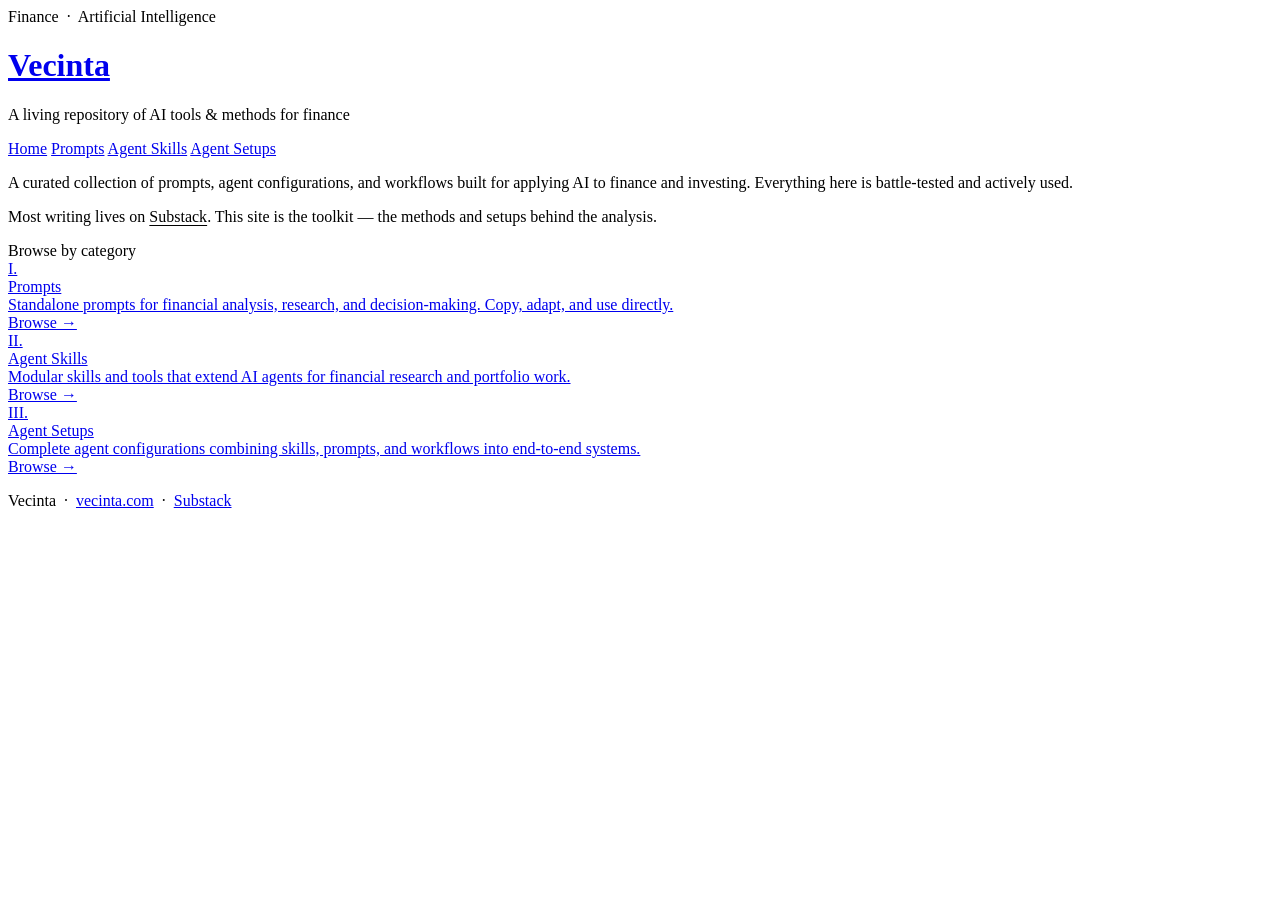
==== commit ff0e18cb: "Fix footer: replace newmoney.blog with vecinta.com Co-Authored-By: Claude Sonnet 4.6 <noreply@anthro" ====
--- a/index.html
+++ b/index.html
@@ -1,1249 +1,72 @@
 <!doctype html>
 <html lang="en">
-  <head>
-    <meta charset="UTF-8" />
-    <meta name="viewport" content="width=device-width, initial-scale=1.0" />
-    <title>Kelly Position Sizer — Intrinsic Value</title>
-    <link
-      href="https://fonts.googleapis.com/css2?family=Lora:ital,wght@0,400;0,600;1,400&family=DM+Sans:wght@300;400;500;600&family=JetBrains+Mono:wght@400;500&display=swap"
-      rel="stylesheet"
-    />
-    <style>
-      :root {
-        --bg: #faf9f6;
-        --surface: #ffffff;
-        --border: #e8e4dc;
-        --text: #1a1814;
-        --muted: #6b6560;
-        --accent: #c8622a;
-        --accent-light: #f5ede6;
-        --teal: #1a7a62;
-        --teal-light: #e4f3ee;
-        --blue: #2355a0;
-        --blue-light: #e8eef8;
-        --purple: #5a3f9e;
-        --purple-light: #eeeaf8;
-        --amber: #b07a10;
-        --amber-light: #fdf3dc;
-        --red: #b73838;
-        --red-light: #f8e4e4;
-      }
-      * { box-sizing: border-box; margin: 0; padding: 0; }
-      body {
-        font-family: "DM Sans", sans-serif;
-        background: var(--bg);
-        color: var(--text);
-        font-size: 15px;
-        line-height: 1.7;
-      }
-      .page { max-width: 980px; margin: 0 auto; padding: 48px 32px 80px; }
+<head>
+  <meta charset="UTF-8" />
+  <meta name="viewport" content="width=device-width, initial-scale=1.0" />
+  <title>Vecinta — Finance AI Repository</title>
+  <link href="https://fonts.googleapis.com/css2?family=Playfair+Display:ital,wght@0,700;1,400&family=EB+Garamond:ital,wght@0,400;0,500;1,400&family=DM+Sans:wght@400;500&family=JetBrains+Mono:wght@400&display=swap" rel="stylesheet" />
+  <link rel="stylesheet" href="css/design-system.css" />
+</head>
+<body>
+  <div class="page">
 
-      /* HEADER */
-      .memo-header { border-bottom: 2px solid var(--text); padding-bottom: 24px; margin-bottom: 40px; }
-      .memo-tag { font-size: 11px; font-weight: 600; letter-spacing: 0.12em; text-transform: uppercase; color: var(--accent); margin-bottom: 10px; }
-      .memo-title { font-family: "Lora", serif; font-size: clamp(26px, 5vw, 40px); font-weight: 600; line-height: 1.15; margin-bottom: 16px; }
-      .memo-meta { display: flex; gap: 28px; flex-wrap: wrap; font-size: 13px; color: var(--muted); }
-      .memo-meta span { display: flex; align-items: center; gap: 5px; }
+    <!-- MASTHEAD -->
+    <header>
+      <div class="masthead">
+        <div class="masthead-eyebrow">Finance &nbsp;·&nbsp; Artificial Intelligence</div>
+        <h1 class="masthead-title"><a href="index.html">Vecinta</a></h1>
+        <p class="masthead-tagline">A living repository of AI tools &amp; methods for finance</p>
+      </div>
+      <nav class="site-nav">
+        <a href="index.html" class="active">Home</a>
+        <a href="prompts.html">Prompts</a>
+        <a href="agent-skills.html">Agent Skills</a>
+        <a href="agent-setups.html">Agent Setups</a>
+      </nav>
+    </header>
 
-      /* SECTION */
-      .section { margin-bottom: 52px; }
-      .section-label { font-size: 10px; font-weight: 600; letter-spacing: 0.14em; text-transform: uppercase; color: var(--muted); margin-bottom: 6px; }
-      .section-title { font-family: "Lora", serif; font-size: 22px; font-weight: 600; margin-bottom: 20px; padding-bottom: 10px; border-bottom: 1px solid var(--border); }
-      .section-hidden { display: none; }
+    <!-- INTRO -->
+    <section class="intro">
+      <p>A curated collection of prompts, agent configurations, and workflows built for applying AI to finance and investing. Everything here is battle-tested and actively used.</p>
+      <p>Most writing lives on <a href="#" style="color: var(--color-accent); text-decoration: underline; text-underline-offset: 3px;">Substack</a>. This site is the toolkit — the methods and setups behind the analysis.</p>
+    </section>
 
-      /* DISTRIBUTION TABS */
-      .dist-tabs { display: flex; background: var(--bg); border: 1px solid var(--border); border-radius: 8px; padding: 3px; width: fit-content; gap: 2px; }
-      .dist-tab { padding: 10px 32px; border-radius: 6px; font-size: 14px; font-weight: 600; cursor: pointer; border: none; background: transparent; color: var(--muted); transition: all 0.15s; font-family: "DM Sans", sans-serif; }
-      .dist-tab.active { background: var(--text); color: var(--bg); }
-      .dist-tab:hover:not(.active) { background: var(--border); color: var(--text); }
+    <!-- CATEGORIES -->
+    <div class="eyebrow">Browse by category</div>
+    <div class="category-grid">
 
-      /* CONTROL PANEL */
-      .control-panel { background: var(--surface); border: 1px solid var(--border); border-radius: 12px; padding: 24px 26px; margin: 20px 0; }
-      .control-grid { display: grid; grid-template-columns: repeat(2, 1fr); gap: 18px 24px; }
-      .control-grid-3 { display: grid; grid-template-columns: repeat(3, 1fr); gap: 18px 24px; }
-      @media (max-width: 640px) { .control-grid, .control-grid-3 { grid-template-columns: 1fr; } }
-      .control-group { display: flex; flex-direction: column; }
-      .control-group label { font-size: 11px; font-weight: 600; letter-spacing: 0.1em; text-transform: uppercase; color: var(--muted); margin-bottom: 6px; }
-      .control-group .hint { font-size: 11px; color: var(--muted); margin-top: 4px; font-style: italic; }
-      .param-divider { margin: 20px 0 18px; border-top: 1px dashed var(--border); padding-top: 16px; }
-      .param-sublabel { font-size: 11px; font-weight: 600; letter-spacing: 0.1em; text-transform: uppercase; color: var(--muted); margin-bottom: 14px; }
+      <a href="prompts.html" class="category-card">
+        <div class="category-card-num">I.</div>
+        <div class="category-card-title">Prompts</div>
+        <div class="category-card-desc">Standalone prompts for financial analysis, research, and decision-making. Copy, adapt, and use directly.</div>
+        <div class="category-card-link">Browse &rarr;</div>
+      </a>
 
-      input[type="number"] {
-        font-family: "JetBrains Mono", monospace;
-        font-size: 14px;
-        padding: 9px 12px;
-        border: 1px solid var(--border);
-        border-radius: 6px;
-        background: var(--bg);
-        color: var(--text);
-        width: 100%;
-        transition: border 0.15s, background 0.15s;
-      }
-      input[type="number"]:focus { outline: none; border-color: var(--accent); background: var(--surface); }
+      <a href="agent-skills.html" class="category-card">
+        <div class="category-card-num">II.</div>
+        <div class="category-card-title">Agent Skills</div>
+        <div class="category-card-desc">Modular skills and tools that extend AI agents for financial research and portfolio work.</div>
+        <div class="category-card-link">Browse &rarr;</div>
+      </a>
 
-      /* TOGGLE ROW */
-      .invest-row { background: var(--accent-light); border: 1px solid var(--border); border-radius: 10px; padding: 16px 18px; margin-bottom: 18px; }
-      .invest-row-head { display: flex; justify-content: space-between; align-items: center; margin-bottom: 10px; flex-wrap: wrap; gap: 12px; }
-      .invest-row-head .label-line { font-size: 13px; font-weight: 600; }
-      .invest-row-head .label-line .muted { color: var(--muted); font-weight: 400; margin-left: 6px; font-size: 12px; }
-      .switch { position: relative; display: inline-block; width: 42px; height: 24px; flex-shrink: 0; }
-      .switch input { opacity: 0; width: 0; height: 0; }
-      .slider-toggle { position: absolute; cursor: pointer; top: 0; left: 0; right: 0; bottom: 0; background-color: #d4cec4; border-radius: 24px; transition: 0.2s; }
-      .slider-toggle:before { position: absolute; content: ""; height: 18px; width: 18px; left: 3px; bottom: 3px; background-color: white; border-radius: 50%; transition: 0.2s; }
-      input:checked + .slider-toggle { background-color: var(--accent); }
-      input:checked + .slider-toggle:before { transform: translateX(18px); }
-      .switch-row { display: flex; align-items: center; gap: 10px; }
-      .switch-row .switch-label { font-size: 12px; color: var(--muted); transition: color 0.15s; }
-      .switch-row .switch-label.active { color: var(--text); font-weight: 600; }
-      .invest-controls { display: flex; align-items: center; gap: 14px; }
-      .invest-controls input[type="number"] { width: 90px; }
-      .invest-controls.disabled { opacity: 0.45; pointer-events: none; }
+      <a href="agent-setups.html" class="category-card">
+        <div class="category-card-num">III.</div>
+        <div class="category-card-title">Agent Setups</div>
+        <div class="category-card-desc">Complete agent configurations combining skills, prompts, and workflows into end-to-end systems.</div>
+        <div class="category-card-link">Browse &rarr;</div>
+      </a>
 
-      /* BUTTONS */
-      .button-row { display: flex; gap: 12px; align-items: center; flex-wrap: wrap; margin-top: 20px; }
-      .btn { font-family: "DM Sans", sans-serif; font-size: 14px; font-weight: 600; padding: 11px 22px; border: none; border-radius: 8px; cursor: pointer; transition: transform 0.08s, background 0.15s; }
-      .btn-primary { background: var(--text); color: var(--bg); }
-      .btn-primary:hover { background: #2c2924; }
-      .btn-primary:active { transform: scale(0.98); }
-      .btn-secondary { background: var(--surface); color: var(--text); border: 1px solid var(--border); }
-      .btn-secondary:hover { background: #f2efe8; }
-      .btn:disabled { opacity: 0.5; cursor: not-allowed; }
-      .status-text { font-size: 13px; color: var(--muted); }
-
-      /* KELLY HERO */
-      .result-panel { background: var(--surface); border: 1px solid var(--border); border-radius: 12px; padding: 28px; margin: 20px 0; }
-      .kelly-hero { display: flex; gap: 16px; margin-bottom: 24px; flex-wrap: wrap; }
-      .kelly-big-card { flex: 1; min-width: 200px; text-align: center; padding: 28px 20px; border-radius: 10px; border: 1px solid; }
-      .kelly-big-card.kfull { background: var(--accent-light); border-color: var(--accent); }
-      .kelly-big-card.khalf { background: var(--teal-light); border-color: var(--teal); }
-      .k-label { font-size: 10px; font-weight: 600; letter-spacing: 0.12em; text-transform: uppercase; color: var(--muted); margin-bottom: 12px; }
-      .k-value { font-family: "Lora", serif; font-size: 56px; font-weight: 600; line-height: 1; margin-bottom: 10px; }
-      .kfull .k-value { color: var(--accent); }
-      .khalf .k-value { color: var(--teal); }
-      .k-sub { font-size: 12px; color: var(--muted); }
-      .no-edge-banner { background: var(--red-light); border: 1px solid var(--red); border-radius: 10px; padding: 16px 20px; color: var(--red); font-weight: 600; font-size: 14px; margin-bottom: 20px; }
-
-      /* SUMMARY GRID */
-      .summary-grid { display: grid; grid-template-columns: repeat(4, 1fr); gap: 12px; margin: 20px 0; }
-      @media (max-width: 720px) { .summary-grid { grid-template-columns: repeat(2, 1fr); } }
-      .summary-card { background: var(--surface); border: 1px solid var(--border); border-radius: 10px; padding: 14px 16px; }
-      .summary-card .s-label { font-size: 10px; font-weight: 600; letter-spacing: 0.1em; text-transform: uppercase; color: var(--muted); margin-bottom: 4px; }
-      .summary-card .s-value { font-family: "Lora", serif; font-size: 22px; font-weight: 600; }
-      .summary-card .s-sub { font-size: 11px; color: var(--muted); margin-top: 2px; }
-      .summary-card.teal .s-value { color: var(--teal); }
-      .summary-card.red .s-value { color: var(--red); }
-      .summary-card.accent .s-value { color: var(--accent); }
-      .summary-card.blue .s-value { color: var(--blue); }
-
-      /* CHART */
-      .chart-wrap { background: var(--surface); border: 1px solid var(--border); border-radius: 12px; padding: 20px 22px; margin: 20px 0; }
-      .chart-head { display: flex; justify-content: space-between; align-items: flex-start; flex-wrap: wrap; gap: 12px; margin-bottom: 14px; }
-      .chart-title { font-size: 14px; font-weight: 600; margin-bottom: 4px; }
-      .chart-sub { font-size: 12px; color: var(--muted); }
-      .chart-controls { display: flex; gap: 6px; }
-      .chart-controls button { font-family: "DM Sans", sans-serif; font-size: 11px; font-weight: 600; letter-spacing: 0.04em; padding: 5px 11px; border: 1px solid var(--border); background: var(--bg); color: var(--muted); border-radius: 6px; cursor: pointer; transition: 0.15s; }
-      .chart-controls button.active { background: var(--text); color: var(--bg); border-color: var(--text); }
-      .chart-canvas-wrap { position: relative; width: 100%; height: 460px; }
-      canvas { display: block; width: 100%; height: 100%; }
-
-      /* DISTRIBUTION PREVIEW */
-      .dist-chart-wrap { margin: 20px 0 6px; background: var(--bg); border: 1px solid var(--border); border-radius: 8px; overflow: hidden; }
-      .dist-chart-head { display: flex; justify-content: space-between; align-items: baseline; padding: 10px 14px 0; }
-      .dist-chart-title { font-size: 12px; font-weight: 600; color: var(--text); }
-      .dist-chart-sub { font-size: 11px; color: var(--muted); font-style: italic; }
-      .dist-canvas-wrap { position: relative; width: 100%; height: 200px; padding: 4px 0 0; }
-
-      /* FOOTER */
-      .footer { margin-top: 60px; padding-top: 24px; border-top: 1px solid var(--border); font-size: 12px; color: var(--muted); text-align: center; }
-    </style>
-  </head>
-  <body>
-    <div class="page">
-
-      <!-- HEADER -->
-      <div class="memo-header">
-        <div class="memo-tag">Value Investing · Kelly Criterion</div>
-        <h1 class="memo-title">Kelly Position Sizer<br/>— Intrinsic Value Distribution</h1>
-        <div class="memo-meta">
-          <span>📊 Normal &amp; Triangular distributions</span>
-          <span>🎯 Numerically-optimised Kelly fraction</span>
-          <span>📈 1,000-path Monte Carlo</span>
-        </div>
-      </div>
-
-      <!-- SECTION 1: DISTRIBUTION -->
-      <div class="section">
-        <div class="section-label">Section 1</div>
-        <div class="section-title">Choose intrinsic value distribution</div>
-        <div class="dist-tabs">
-          <button class="dist-tab active" id="tabNormal">Normal</button>
-          <button class="dist-tab" id="tabTriangular">Triangular</button>
-        </div>
-      </div>
-
-      <!-- SECTION 2: PARAMETERS -->
-      <div class="section">
-        <div class="section-label">Section 2</div>
-        <div class="section-title">Distribution parameters</div>
-        <div class="control-panel">
-
-          <div style="max-width: 340px; margin-bottom: 20px;">
-            <div class="control-group">
-              <label>Current Market Price ($)</label>
-              <input type="number" id="marketPrice" value="100" min="0.01" step="1" />
-              <div class="hint">The price you pay per share / unit today.</div>
-            </div>
-          </div>
-
-          <div class="param-divider">
-            <div class="param-sublabel" id="distParamLabel">Normal distribution — intrinsic value parameters</div>
-          </div>
-
-          <!-- NORMAL PARAMS -->
-          <div id="normalParams">
-            <div class="control-grid">
-              <div class="control-group">
-                <label>Mean Intrinsic Value ($)</label>
-                <input type="number" id="normMean" value="130" step="1" />
-                <div class="hint">Your central estimate of intrinsic value. Floored at $0.</div>
-              </div>
-              <div class="control-group">
-                <label>Std Deviation ($)</label>
-                <input type="number" id="normSigma" value="25" min="0.01" step="1" />
-                <div class="hint">Spread / uncertainty around your estimate.</div>
-              </div>
-              <div class="control-group">
-                <label>Skewness</label>
-                <input type="number" id="normSkew" value="0" step="0.1" />
-                <div class="hint">0 = symmetric. Positive = right tail heavier.</div>
-              </div>
-              <div class="control-group">
-                <label>Excess Kurtosis</label>
-                <input type="number" id="normKurt" value="0" step="0.1" />
-                <div class="hint">0 = normal tails. Positive = fatter tails.</div>
-              </div>
-            </div>
-          </div>
-
-          <!-- TRIANGULAR PARAMS -->
-          <div id="triParams" style="display:none;">
-            <div class="control-grid-3">
-              <div class="control-group">
-                <label>Minimum Value ($) — Bear</label>
-                <input type="number" id="triMin" value="70" min="0" step="1" />
-                <div class="hint">Worst-case intrinsic value (cannot be negative).</div>
-              </div>
-              <div class="control-group">
-                <label>Mode Value ($) — Base case</label>
-                <input type="number" id="triMode" value="130" step="1" />
-                <div class="hint">Most likely intrinsic value.</div>
-              </div>
-              <div class="control-group">
-                <label>Maximum Value ($) — Bull</label>
-                <input type="number" id="triMax" value="200" step="1" />
-                <div class="hint">Best-case intrinsic value.</div>
-              </div>
-            </div>
-          </div>
-
-          <!-- Distribution preview chart -->
-          <div class="dist-chart-wrap">
-            <div class="dist-chart-head">
-              <span class="dist-chart-title">Distribution preview</span>
-              <span class="dist-chart-sub">Updates live as you edit parameters above</span>
-            </div>
-            <div class="dist-canvas-wrap">
-              <canvas id="distCanvas"></canvas>
-            </div>
-          </div>
-
-          <div class="button-row">
-            <button class="btn btn-primary" id="computeKellyBtn">Compute Kelly</button>
-            <button class="btn btn-secondary" id="resetBtn">Reset defaults</button>
-            <span class="status-text" id="computeStatus"></span>
-          </div>
-        </div>
-      </div>
-
-      <!-- SECTION 3: KELLY RESULT -->
-      <div class="section section-hidden" id="kellySection">
-        <div class="section-label">Section 3</div>
-        <div class="section-title">Kelly-optimal position size</div>
-
-        <div id="noEdgeBanner" class="no-edge-banner section-hidden">
-          No edge detected — Kelly fraction is zero or negative. The model says: do not take this position at this price.
-        </div>
-
-        <div class="result-panel">
-          <div class="kelly-hero">
-            <div class="kelly-big-card kfull">
-              <div class="k-label">Full Kelly</div>
-              <div class="k-value" id="rKellyFull">—</div>
-              <div class="k-sub">of total portfolio in this position</div>
-            </div>
-            <div class="kelly-big-card khalf">
-              <div class="k-label">Half Kelly</div>
-              <div class="k-value" id="rKellyHalf">—</div>
-              <div class="k-sub">conservative — recommended in practice</div>
-            </div>
-          </div>
-
-          <div class="summary-grid" style="margin-top: 0;">
-            <div class="summary-card accent">
-              <div class="s-label">Expected return</div>
-              <div class="s-value" id="rExpReturn">—</div>
-              <div class="s-sub">E[(V − P) / P]</div>
-            </div>
-            <div class="summary-card">
-              <div class="s-label">Return std dev</div>
-              <div class="s-value" id="rStdReturn">—</div>
-              <div class="s-sub">σ of simulated returns</div>
-            </div>
-            <div class="summary-card teal">
-              <div class="s-label">P(profit)</div>
-              <div class="s-value" id="rPProfit">—</div>
-              <div class="s-sub">P(intrinsic value &gt; price)</div>
-            </div>
-            <div class="summary-card blue">
-              <div class="s-label">E[intrinsic value]</div>
-              <div class="s-value" id="rEV">—</div>
-              <div class="s-sub">mean of distribution</div>
-            </div>
-          </div>
-        </div>
-      </div>
-
-      <!-- SECTION 4: SIMULATION -->
-      <div class="section section-hidden" id="simSection">
-        <div class="section-label">Section 4</div>
-        <div class="section-title">Intrinsic value convergence — 1,000 scenarios</div>
-
-        <div class="control-panel">
-          <div class="control-grid">
-            <div class="control-group">
-              <label>Initial Portfolio ($)</label>
-              <input type="number" id="initWealth" value="100000" min="1" step="1000" />
-              <div class="hint">Starting capital before any investments.</div>
-            </div>
-            <div class="control-group">
-              <label>Time horizon (years)</label>
-              <input type="number" id="timeHorizon" value="10" min="1" max="50" step="1" />
-              <div class="hint">Years until the stock price converges to its intrinsic value.</div>
-            </div>
-          </div>
-
-          <div class="invest-row" style="margin-top: 18px;">
-            <div class="invest-row-head">
-              <div class="label-line">
-                Allocation fraction
-                <span class="muted">— what fraction of portfolio to commit per investment</span>
-              </div>
-              <div class="switch-row">
-                <span class="switch-label active" id="simFracOffLabel">Full Kelly</span>
-                <label class="switch">
-                  <input type="checkbox" id="simFracToggle" />
-                  <span class="slider-toggle"></span>
-                </label>
-                <span class="switch-label" id="simFracOnLabel">Custom %</span>
-              </div>
-            </div>
-            <div class="invest-controls disabled" id="simFracControls">
-              <input type="number" id="simFracCustom" min="0" max="500" value="25" step="1" />
-              <span style="font-size: 13px; color: var(--muted);">%</span>
-            </div>
-          </div>
-
-          <div class="button-row" style="margin-top: 4px;">
-            <button class="btn btn-primary" id="runSimBtn">Run simulation</button>
-            <span class="status-text" id="simStatus"></span>
-          </div>
-        </div>
-
-        <!-- Stats row A -->
-        <div class="summary-grid">
-          <div class="summary-card teal">
-            <div class="s-label">Median final portfolio</div>
-            <div class="s-value" id="sMedian">—</div>
-            <div class="s-sub">50th percentile</div>
-          </div>
-          <div class="summary-card accent">
-            <div class="s-label">Mean final portfolio</div>
-            <div class="s-value" id="sMean">—</div>
-            <div class="s-sub">arithmetic average</div>
-          </div>
-          <div class="summary-card blue">
-            <div class="s-label">90th percentile</div>
-            <div class="s-value" id="s90">—</div>
-            <div class="s-sub">top decile outcome</div>
-          </div>
-          <div class="summary-card red">
-            <div class="s-label">10th percentile</div>
-            <div class="s-value" id="s10">—</div>
-            <div class="s-sub">bottom decile outcome</div>
-          </div>
-        </div>
-
-        <!-- Stats row B -->
-        <div class="summary-grid">
-          <div class="summary-card">
-            <div class="s-label">Best path</div>
-            <div class="s-value" id="sMax">—</div>
-            <div class="s-sub">maximum across all paths</div>
-          </div>
-          <div class="summary-card">
-            <div class="s-label">Worst path</div>
-            <div class="s-value" id="sMin">—</div>
-            <div class="s-sub">minimum across all paths</div>
-          </div>
-          <div class="summary-card">
-            <div class="s-label">% paths profitable</div>
-            <div class="s-value" id="sProfit">—</div>
-            <div class="s-sub">final &gt; initial portfolio</div>
-          </div>
-          <div class="summary-card">
-            <div class="s-label">Annualized return</div>
-            <div class="s-value" id="sGeo">—</div>
-            <div class="s-sub" id="sGeoSub">per year</div>
-          </div>
-        </div>
-
-        <!-- Chart -->
-        <div class="chart-wrap">
-          <div class="chart-head">
-            <div>
-              <div class="chart-title">Price convergence to intrinsic value — 1,000 scenarios</div>
-              <div class="chart-sub">Each thin line shows one scenario: price drifts from market price to its realized intrinsic value. Orange = median outcome. Dashed = market price.</div>
-            </div>
-            <div class="chart-controls">
-              <button id="scaleLog">Log scale</button>
-              <button id="scaleLin" class="active">Linear scale</button>
-            </div>
-          </div>
-          <div class="chart-canvas-wrap">
-            <canvas id="pathsCanvas"></canvas>
-          </div>
-        </div>
-      </div>
-
-      <div class="footer">
-        Kelly criterion intrinsic value position sizer &nbsp;·&nbsp; All computation runs locally in your browser.
-      </div>
     </div>
 
-    <script>
-    (function () {
-      "use strict";
+    <!-- FOOTER -->
+    <footer class="site-footer">
+      <p>
+        Vecinta &nbsp;&middot;&nbsp;
+        <a href="#">vecinta.com</a> &nbsp;&middot;&nbsp;
+        <a href="#">Substack</a>
+      </p>
+    </footer>
 
-      const $ = (id) => document.getElementById(id);
-
-      // ── State ──────────────────────────────────────────────────────────────
-      let distMode = "normal";
-      let kellyFraction = 0;
-      let lastResult = null;
-      let lastCfg = null;
-      let yScaleMode = "lin";
-
-      // ── Distribution toggle ────────────────────────────────────────────────
-      $("tabNormal").addEventListener("click", () => setDist("normal"));
-      $("tabTriangular").addEventListener("click", () => setDist("triangular"));
-
-      function setDist(mode) {
-        distMode = mode;
-        $("tabNormal").classList.toggle("active", mode === "normal");
-        $("tabTriangular").classList.toggle("active", mode === "triangular");
-        $("normalParams").style.display = mode === "normal" ? "" : "none";
-        $("triParams").style.display = mode === "triangular" ? "" : "none";
-        $("distParamLabel").textContent =
-          mode === "normal"
-            ? "Normal distribution — intrinsic value parameters (floored at $0)"
-            : "Triangular distribution — intrinsic value parameters";
-        scheduleDistDraw();
-      }
-
-      // ── Random samplers ────────────────────────────────────────────────────
-      function boxMuller() {
-        let u1;
-        do { u1 = Math.random(); } while (u1 === 0);
-        const u2 = Math.random();
-        return Math.sqrt(-2 * Math.log(u1)) * Math.cos(2 * Math.PI * u2);
-      }
-
-      // Cornish-Fisher expansion: maps N(0,1) variate to target skew/kurtosis
-      function sampleNormalCF(mean, sigma, skew, exKurt) {
-        const z = boxMuller();
-        const s = skew, k = exKurt;
-        const w =
-          z +
-          ((z * z - 1) * s) / 6 +
-          ((z * z * z - 3 * z) * k) / 24 -
-          ((2 * z * z * z - 5 * z) * s * s) / 36;
-        return mean + sigma * w;
-      }
-
-      // Triangular inverse-CDF (a=min, c=mode, b=max)
-      function sampleTriangular(a, c, b) {
-        const u = Math.random();
-        const fc = (c - a) / (b - a);
-        if (u < fc) return a + Math.sqrt(u * (b - a) * (c - a));
-        return b - Math.sqrt((1 - u) * (b - a) * (b - c));
-      }
-
-      // Triangular quantile (analytical inverse-CDF at probability p)
-      function triangularQuantile(a, c, b, p) {
-        const fc = (c - a) / (b - a);
-        if (p <= fc) return a + Math.sqrt(p * (b - a) * (c - a));
-        return b - Math.sqrt((1 - p) * (b - a) * (b - c));
-      }
-
-      function drawOneSample(price) {
-        if (distMode === "normal") {
-          const mean  = parseFloat($("normMean").value);
-          const sigma = parseFloat($("normSigma").value);
-          const skew  = parseFloat($("normSkew").value);
-          const kurt  = parseFloat($("normKurt").value);
-          return (Math.max(0, sampleNormalCF(mean, sigma, skew, kurt)) - price) / price;
-        } else {
-          const a = parseFloat($("triMin").value);
-          const c = parseFloat($("triMode").value);
-          const b = parseFloat($("triMax").value);
-          return (sampleTriangular(a, c, b) - price) / price;
-        }
-      }
-
-      function generateReturns(n, price) {
-        const arr = new Float64Array(n);
-        if (distMode === "normal") {
-          const mean  = parseFloat($("normMean").value);
-          const sigma = parseFloat($("normSigma").value);
-          const skew  = parseFloat($("normSkew").value);
-          const kurt  = parseFloat($("normKurt").value);
-          for (let i = 0; i < n; i++)
-            arr[i] = (Math.max(0, sampleNormalCF(mean, sigma, skew, kurt)) - price) / price;
-        } else {
-          const a = parseFloat($("triMin").value);
-          const c = parseFloat($("triMode").value);
-          const b = parseFloat($("triMax").value);
-          for (let i = 0; i < n; i++)
-            arr[i] = (sampleTriangular(a, c, b) - price) / price;
-        }
-        return arr;
-      }
-
-      // ── Numerical Kelly optimisation (ternary search) ──────────────────────
-      function kellyObj(f, returns) {
-        let sum = 0;
-        for (let i = 0; i < returns.length; i++) {
-          const v = 1 + f * returns[i];
-          if (v <= 1e-15) return -1e18;
-          sum += Math.log(v);
-        }
-        return sum;
-      }
-
-      function findKelly(returns) {
-        let sumR = 0;
-        for (let i = 0; i < returns.length; i++) sumR += returns[i];
-        if (sumR / returns.length <= 0) return 0; // no edge
-
-        let minR = Infinity;
-        for (let i = 0; i < returns.length; i++)
-          if (returns[i] < minR) minR = returns[i];
-
-        // max safe f such that 1 + f*minR > 0, capped at 5
-        const maxF = minR < 0 ? Math.min(5, -0.999 / minR) : 5;
-
-        let lo = 0, hi = maxF;
-        for (let iter = 0; iter < 200; iter++) {
-          const m1 = lo + (hi - lo) / 3;
-          const m2 = hi - (hi - lo) / 3;
-          if (kellyObj(m1, returns) < kellyObj(m2, returns)) lo = m1;
-          else hi = m2;
-        }
-        return Math.max(0, (lo + hi) / 2);
-      }
-
-      // ── Compute Kelly handler ──────────────────────────────────────────────
-      $("computeKellyBtn").addEventListener("click", computeKelly);
-
-      function validateInputs() {
-        const price = parseFloat($("marketPrice").value);
-        if (!isFinite(price) || price <= 0) return "Current market price must be a positive number.";
-        if (distMode === "normal") {
-          const mean  = parseFloat($("normMean").value);
-          const sigma = parseFloat($("normSigma").value);
-          if (!isFinite(mean))                return "Mean intrinsic value must be a number.";
-          if (!isFinite(sigma) || sigma <= 0) return "Std deviation must be positive.";
-        } else {
-          const a = parseFloat($("triMin").value);
-          const c = parseFloat($("triMode").value);
-          const b = parseFloat($("triMax").value);
-          if (!isFinite(a) || !isFinite(c) || !isFinite(b))
-            return "All triangular parameters must be numbers.";
-          if (a < 0) return "Minimum intrinsic value cannot be negative.";
-          if (a >= b) return "Min must be less than Max.";
-          if (c < a || c > b) return "Mode must be between Min and Max.";
-        }
-        return null;
-      }
-
-      function computeKelly() {
-        const err = validateInputs();
-        if (err) {
-          $("computeStatus").textContent = err;
-          $("computeStatus").style.color = "var(--red)";
-          return;
-        }
-        $("computeStatus").textContent = "Computing Kelly from 100,000 draws…";
-        $("computeStatus").style.color = "var(--muted)";
-
-        setTimeout(() => {
-          const price = parseFloat($("marketPrice").value);
-          const N = 100000;
-          const returns = generateReturns(N, price);
-
-          // Stats
-          let sumR = 0, profitCount = 0;
-          for (let i = 0; i < N; i++) {
-            sumR += returns[i];
-            if (returns[i] > 0) profitCount++;
-          }
-          const meanR = sumR / N;
-          let sumSq = 0;
-          for (let i = 0; i < N; i++) sumSq += (returns[i] - meanR) ** 2;
-          const stdR = Math.sqrt(sumSq / N);
-          const pProfit = profitCount / N;
-
-          let evSum = 0;
-          for (let i = 0; i < N; i++) evSum += (1 + returns[i]) * price;
-          const ev = evSum / N;
-
-          const kf = findKelly(returns);
-          kellyFraction = kf;
-
-          // Show results
-          const hasEdge = kf > 0.0005;
-          $("noEdgeBanner").classList.toggle("section-hidden", hasEdge);
-          $("rKellyFull").textContent  = (kf * 100).toFixed(1) + "%";
-          $("rKellyHalf").textContent  = (kf * 50).toFixed(1) + "%";
-          $("rExpReturn").textContent  = fmtPct(meanR);
-          $("rStdReturn").textContent  = fmtPct(stdR);
-          $("rPProfit").textContent    = (pProfit * 100).toFixed(1) + "%";
-          $("rEV").textContent         = fmtCurrency(ev);
-
-          $("kellySection").classList.remove("section-hidden");
-          $("simSection").classList.remove("section-hidden");
-          $("computeStatus").textContent =
-            "Done. Full Kelly: " + (kf * 100).toFixed(1) + "% · Half Kelly: " + (kf * 50).toFixed(1) + "%";
-          $("computeStatus").style.color = "var(--teal)";
-
-          // Auto-run convergence simulation whenever Kelly is computed
-          doRunSimulation();
-        }, 16);
-      }
-
-      // ── Simulation — single step: one IV draw per scenario ────────────────
-      function runSimulation(W0, horizon, Y, f, price) {
-        const ivSamples = new Float64Array(Y);
-        const finals    = new Float64Array(Y);
-        for (let i = 0; i < Y; i++) {
-          const r  = drawOneSample(price); // (iv − price) / price
-          const iv = price * (1 + r);
-          ivSamples[i] = iv;
-          let w = W0 * (1 + f * r);
-          if (w < 0) w = 0;
-          finals[i] = w;
-        }
-        return { ivSamples, finals };
-      }
-
-      async function doRunSimulation() {
-        const err = validateInputs();
-        if (err) { $("simStatus").textContent = err; $("simStatus").style.color = "var(--red)"; return; }
-
-        const W0      = parseFloat($("initWealth").value);
-        const horizon = parseInt($("timeHorizon").value, 10);
-        const Y       = 1000;
-        const price   = parseFloat($("marketPrice").value);
-
-        if (!isFinite(W0) || W0 <= 0) {
-          $("simStatus").textContent = "Initial portfolio must be positive.";
-          $("simStatus").style.color = "var(--red)"; return;
-        }
-        if (!isFinite(horizon) || horizon < 1 || horizon > 50) {
-          $("simStatus").textContent = "Time horizon must be between 1 and 50 years.";
-          $("simStatus").style.color = "var(--red)"; return;
-        }
-
-        const useCustom = $("simFracToggle").checked;
-        const f = useCustom ? parseFloat($("simFracCustom").value) / 100 : kellyFraction;
-
-        $("runSimBtn").disabled = true;
-        $("simStatus").textContent = "Simulating 1,000 scenarios…";
-        $("simStatus").style.color = "var(--muted)";
-        await new Promise(requestAnimationFrame);
-
-        const t0 = performance.now();
-        const result = runSimulation(W0, horizon, Y, f, price);
-        const t1 = performance.now();
-
-        lastResult = result;
-        lastCfg = { horizon, Y, W0, f, price };
-
-        updateStats(result, W0, horizon);
-        drawChart();
-
-        $("simStatus").textContent =
-          "Done in " + (t1 - t0).toFixed(0) + " ms · " + (f * 100).toFixed(1) + "% allocated";
-        $("simStatus").style.color = "var(--teal)";
-        $("runSimBtn").disabled = false;
-      }
-
-      $("runSimBtn").addEventListener("click", doRunSimulation);
-
-      // ── Stats helpers ──────────────────────────────────────────────────────
-      function percentile(sorted, p) {
-        if (!sorted.length) return NaN;
-        const idx = (sorted.length - 1) * p;
-        const lo = Math.floor(idx), hi = Math.ceil(idx);
-        if (lo === hi) return sorted[lo];
-        return sorted[lo] + (sorted[hi] - sorted[lo]) * (idx - lo);
-      }
-
-      function fmtCurrency(x) {
-        if (!isFinite(x)) return "—";
-        const abs = Math.abs(x);
-        if (abs >= 1e9) return "$" + (x / 1e9).toFixed(2) + "B";
-        if (abs >= 1e6) return "$" + (x / 1e6).toFixed(2) + "M";
-        if (abs >= 1e3) return "$" + (x / 1e3).toFixed(1) + "K";
-        if (abs >= 1)   return "$" + x.toFixed(0);
-        if (abs > 0)    return "$" + x.toFixed(4);
-        return "$0";
-      }
-
-      function fmtPct(x) {
-        if (!isFinite(x)) return "—";
-        return (x * 100).toFixed(2) + "%";
-      }
-
-      function updateStats(result, W0, horizon) {
-        const { finals } = result;
-        const sorted = Array.from(finals).sort((a, b) => a - b);
-        let sum = 0;
-        for (let i = 0; i < finals.length; i++) sum += finals[i];
-        const mn = sum / finals.length;
-        let profitable = 0, logSum = 0, logCount = 0;
-        for (let i = 0; i < finals.length; i++) {
-          if (finals[i] > W0) profitable++;
-          if (finals[i] > 0) { logSum += Math.log(finals[i] / W0); logCount++; }
-        }
-        const geoMean = logCount > 0 ? Math.exp(logSum / logCount / horizon) - 1 : NaN;
-
-        $("sMedian").textContent = fmtCurrency(percentile(sorted, 0.5));
-        $("sMean").textContent   = fmtCurrency(mn);
-        $("s90").textContent     = fmtCurrency(percentile(sorted, 0.9));
-        $("s10").textContent     = fmtCurrency(percentile(sorted, 0.1));
-        $("sMax").textContent    = fmtCurrency(sorted[sorted.length - 1]);
-        $("sMin").textContent    = fmtCurrency(sorted[0]);
-        $("sProfit").textContent = fmtPct(profitable / finals.length);
-        $("sGeo").textContent    = fmtPct(geoMean);
-        $("sGeoSub").textContent = "annualized over " + horizon + " yr" + (horizon === 1 ? "" : "s");
-      }
-
-      // ── Chart (canvas) ─────────────────────────────────────────────────────
-      const canvas = $("pathsCanvas");
-      const ctx    = canvas.getContext("2d");
-
-      $("scaleLog").addEventListener("click", () => setScale("log"));
-      $("scaleLin").addEventListener("click", () => setScale("lin"));
-
-      function setScale(s) {
-        yScaleMode = s;
-        $("scaleLog").classList.toggle("active", s === "log");
-        $("scaleLin").classList.toggle("active", s === "lin");
-        if (lastResult) drawChart();
-      }
-
-      function resizeCanvas() {
-        const dpr  = window.devicePixelRatio || 1;
-        const rect = canvas.parentElement.getBoundingClientRect();
-        canvas.width  = Math.max(1, Math.floor(rect.width  * dpr));
-        canvas.height = Math.max(1, Math.floor(rect.height * dpr));
-        ctx.setTransform(dpr, 0, 0, dpr, 0, 0);
-      }
-
-      function niceTicks(min, max, target = 6) {
-        if (min === max) { min -= 1; max += 1; }
-        const rough = (max - min) / target;
-        const mag   = Math.pow(10, Math.floor(Math.log10(rough)));
-        const norm  = rough / mag;
-        let step;
-        if (norm < 1.5) step = 1 * mag;
-        else if (norm < 3) step = 2 * mag;
-        else if (norm < 7) step = 5 * mag;
-        else step = 10 * mag;
-        const niceMin = Math.floor(min / step) * step;
-        const niceMax = Math.ceil(max  / step) * step;
-        const ticks = [];
-        for (let v = niceMin; v <= niceMax + step * 0.5; v += step) ticks.push(v);
-        return { ticks, niceMin, niceMax };
-      }
-
-      function logTicks(min, max) {
-        const lo = Math.floor(Math.log10(Math.max(min, 1e-12)));
-        const hi = Math.ceil( Math.log10(Math.max(max, 1e-12)));
-        const ticks = [];
-        for (let e = lo; e <= hi; e++) ticks.push(Math.pow(10, e));
-        return { ticks, niceMin: Math.pow(10, lo), niceMax: Math.pow(10, hi) };
-      }
-
-      function fmtAxis(v) {
-        if (v === 0) return "0";
-        const abs = Math.abs(v);
-        if (abs >= 1e9) return (v / 1e9).toFixed(abs >= 1e10 ? 0 : 1) + "B";
-        if (abs >= 1e6) return (v / 1e6).toFixed(abs >= 1e7  ? 0 : 1) + "M";
-        if (abs >= 1e3) return (v / 1e3).toFixed(abs >= 1e4  ? 0 : 1) + "K";
-        if (abs >= 1)   return v.toFixed(0);
-        if (abs >= 0.01) return v.toFixed(2);
-        return v.toExponential(0);
-      }
-
-      function drawChart() {
-        if (!lastResult || !lastCfg) return;
-        resizeCanvas();
-
-        const { ivSamples } = lastResult;
-        const { horizon, Y, price } = lastCfg;
-        const dpr   = window.devicePixelRatio || 1;
-        const W     = canvas.width  / dpr;
-        const H     = canvas.height / dpr;
-        const padL  = 72, padR = 20, padT = 14, padB = 38;
-        const plotW = W - padL - padR;
-        const plotH = H - padT - padB;
-
-        ctx.clearRect(0, 0, W, H);
-
-        // Y-axis range: all IV samples + market price
-        let rawMin = price, rawMax = price;
-        for (let i = 0; i < Y; i++) {
-          if (ivSamples[i] < rawMin) rawMin = ivSamples[i];
-          if (ivSamples[i] > rawMax) rawMax = ivSamples[i];
-        }
-
-        let yMin, yMax, yTicks;
-        if (yScaleMode === "log") {
-          const posFloor = Math.max(rawMin, 1e-9);
-          yMin = Math.pow(10, Math.floor(Math.log10(posFloor)));
-          yMax = Math.pow(10, Math.ceil( Math.log10(Math.max(rawMax, posFloor * 10))));
-          if (yMax <= yMin) yMax = yMin * 10;
-          const lt = logTicks(yMin, yMax);
-          yTicks = lt.ticks; yMin = lt.niceMin; yMax = lt.niceMax;
-        } else {
-          const range = rawMax - rawMin;
-          const pad   = range > 0 ? range * 0.08 : Math.max(1, rawMax * 0.08);
-          yMin = Math.max(0, rawMin - pad);
-          yMax = rawMax + pad;
-          const nt = niceTicks(yMin, yMax, 6);
-          yTicks = nt.ticks; yMin = nt.niceMin; yMax = nt.niceMax;
-        }
-
-        function yMap(v) {
-          if (yScaleMode === "log") {
-            const vv = v <= 0 ? yMin : v;
-            const lo = Math.log10(yMin), hi = Math.log10(yMax);
-            return padT + (1 - (Math.log10(vv) - lo) / (hi - lo)) * plotH;
-          }
-          return padT + (1 - (v - yMin) / (yMax - yMin)) * plotH;
-        }
-
-        const xLeft  = padL;
-        const xRight = padL + plotW;
-
-        // Y grid + labels
-        ctx.font = '11px "JetBrains Mono", monospace';
-        ctx.fillStyle = "#6b6560"; ctx.textBaseline = "middle"; ctx.textAlign = "right";
-        for (const tick of yTicks) {
-          const y = yMap(tick);
-          if (y < padT - 0.5 || y > padT + plotH + 0.5) continue;
-          ctx.strokeStyle = "#e8e4dc"; ctx.lineWidth = 1;
-          ctx.beginPath(); ctx.moveTo(padL, y); ctx.lineTo(padL + plotW, y); ctx.stroke();
-          ctx.fillText("$" + fmtAxis(tick), padL - 8, y);
-        }
-
-        // X axis: two tick marks only (Now / Year N)
-        ctx.strokeStyle = "#d4cec4"; ctx.lineWidth = 1;
-        ctx.beginPath(); ctx.moveTo(xLeft,  padT + plotH); ctx.lineTo(xLeft,  padT + plotH + 5); ctx.stroke();
-        ctx.beginPath(); ctx.moveTo(xRight, padT + plotH); ctx.lineTo(xRight, padT + plotH + 5); ctx.stroke();
-        ctx.fillStyle = "#6b6560"; ctx.font = '11px "JetBrains Mono", monospace';
-        ctx.textAlign = "center"; ctx.textBaseline = "top";
-        ctx.fillText("Now",             xLeft,  padT + plotH + 6);
-        ctx.fillText("Yr " + horizon,   xRight, padT + plotH + 6);
-
-        // Axis frame
-        ctx.strokeStyle = "#1a1814"; ctx.lineWidth = 1.2;
-        ctx.beginPath();
-        ctx.moveTo(padL, padT); ctx.lineTo(padL, padT + plotH);
-        ctx.lineTo(padL + plotW, padT + plotH);
-        ctx.stroke();
-
-        // Axis titles
-        ctx.fillStyle = "#1a1814"; ctx.font = '600 11px "DM Sans", sans-serif';
-        ctx.textAlign = "center"; ctx.textBaseline = "alphabetic";
-        ctx.fillText("Time", padL + plotW / 2, H - 8);
-        ctx.save();
-        ctx.translate(14, padT + plotH / 2); ctx.rotate(-Math.PI / 2); ctx.textBaseline = "middle";
-        ctx.fillText("Price / Intrinsic Value ($)" + (yScaleMode === "log" ? " — log scale" : ""), 0, 0);
-        ctx.restore();
-
-        // Clip to plot area
-        ctx.save();
-        ctx.beginPath(); ctx.rect(padL, padT, plotW, plotH); ctx.clip();
-
-        // Sort IVs once — used for percentile lines and median
-        const sortedIV   = Array.from(ivSamples).sort((a, b) => a - b);
-        const ivPctilePs = [0.10, 0.25, 0.75, 0.90]; // P50 is shown by the orange median line
-        const ivPctileVals = ivPctilePs.map(p => percentile(sortedIV, p));
-
-        // Percentile reference lines — horizontal, light grey, behind the fan
-        ctx.strokeStyle = "#c0bcb6"; ctx.lineWidth = 0.7; ctx.setLineDash([3, 3]);
-        for (let pi = 0; pi < ivPctileVals.length; pi++) {
-          const y = yMap(ivPctileVals[pi]);
-          if (y < padT || y > padT + plotH) continue;
-          ctx.beginPath(); ctx.moveTo(xLeft, y); ctx.lineTo(xRight, y); ctx.stroke();
-        }
-        ctx.setLineDash([]);
-        ctx.fillStyle = "#aaa69f"; ctx.font = '8px "DM Sans", sans-serif';
-        ctx.textAlign = "right"; ctx.textBaseline = "middle";
-        for (let pi = 0; pi < ivPctileVals.length; pi++) {
-          const y = yMap(ivPctileVals[pi]);
-          if (y < padT || y > padT + plotH) continue;
-          ctx.fillText(["P10", "P25", "P75", "P90"][pi], xRight - 4, y);
-        }
-
-        // Bridge volatility: scales with spread of the IV distribution
-        let ivSum = 0;
-        for (let i = 0; i < Y; i++) ivSum += ivSamples[i];
-        const ivMean = ivSum / Y;
-        let ivVar = 0;
-        for (let i = 0; i < Y; i++) ivVar += (ivSamples[i] - ivMean) ** 2;
-        const bridgeVol = Math.sqrt(ivVar / Y) * 0.45;
-
-        // Draw Brownian-bridge paths: each starts at market price, drifts to
-        // its sampled IV with midpoint noise, so density at right = IV distribution
-        const K       = 40; // intermediate steps for smooth curves
-        const sqrtDt  = Math.sqrt(1 / K);
-        const alpha   = Math.min(0.32, Math.max(0.04, 18 / Y));
-        const alphaStr = alpha.toFixed(3);
-        const bmVals  = new Float32Array(K + 1); // reused across paths
-
-        ctx.lineWidth = 0.75;
-        const yStart = yMap(price);
-
-        for (let i = 0; i < Y; i++) {
-          const iv = ivSamples[i];
-
-          // Build a Brownian bridge (starts and ends at 0) in bmVals
-          bmVals[0] = 0;
-          for (let k = 0; k < K; k++) bmVals[k + 1] = bmVals[k] + boxMuller() * sqrtDt;
-          const bmEnd = bmVals[K];
-
-          ctx.strokeStyle = "rgba(35,85,160," + alphaStr + ")";
-          ctx.beginPath();
-          ctx.moveTo(xLeft, yStart);
-          for (let k = 1; k <= K; k++) {
-            const t      = k / K;
-            const bridge = bmVals[k] - t * bmEnd; // Brownian bridge: 0→0
-            const val    = price + t * (iv - price) + bridgeVol * bridge;
-            ctx.lineTo(xLeft + t * plotW, yMap(val));
-          }
-          ctx.stroke();
-        }
-
-        // Median outcome line
-        const medIV = percentile(sortedIV, 0.5);
-        ctx.strokeStyle = "#c8622a"; ctx.lineWidth = 2.2;
-        ctx.beginPath();
-        ctx.moveTo(xLeft, yStart);
-        ctx.lineTo(xRight, yMap(medIV));
-        ctx.stroke();
-
-        // Market price horizontal reference
-        ctx.strokeStyle = "rgba(26,24,20,0.45)"; ctx.lineWidth = 1; ctx.setLineDash([4, 4]);
-        ctx.beginPath(); ctx.moveTo(xLeft, yStart); ctx.lineTo(xRight, yStart); ctx.stroke();
-        ctx.setLineDash([]);
-
-        ctx.restore();
-
-        // Legend
-        const lgX = padL + plotW - 184, lgY = padT + 8;
-        ctx.fillStyle = "rgba(255,255,255,0.93)"; ctx.strokeStyle = "#e8e4dc"; ctx.lineWidth = 1;
-        ctx.fillRect(lgX, lgY, 176, 58); ctx.strokeRect(lgX, lgY, 176, 58);
-        ctx.fillStyle = "#1a1814"; ctx.font = '11px "DM Sans", sans-serif';
-        ctx.textAlign = "left"; ctx.textBaseline = "middle";
-
-        ctx.strokeStyle = "rgba(35,85,160,0.7)"; ctx.lineWidth = 1;
-        ctx.beginPath(); ctx.moveTo(lgX + 10, lgY + 14); ctx.lineTo(lgX + 34, lgY + 14); ctx.stroke();
-        ctx.fillText("Simulated scenario", lgX + 40, lgY + 14);
-
-        ctx.strokeStyle = "#c8622a"; ctx.lineWidth = 2;
-        ctx.beginPath(); ctx.moveTo(lgX + 10, lgY + 30); ctx.lineTo(lgX + 34, lgY + 30); ctx.stroke();
-        ctx.fillText("Median outcome", lgX + 40, lgY + 30);
-
-        ctx.strokeStyle = "rgba(26,24,20,0.45)"; ctx.lineWidth = 1; ctx.setLineDash([4, 4]);
-        ctx.beginPath(); ctx.moveTo(lgX + 10, lgY + 46); ctx.lineTo(lgX + 34, lgY + 46); ctx.stroke();
-        ctx.setLineDash([]);
-        ctx.fillStyle = "#1a1814";
-        ctx.fillText("Market price", lgX + 40, lgY + 46);
-      }
-
-      window.addEventListener("resize", () => {
-        if (lastResult) drawChart();
-        drawDistribution();
-      });
-
-      // ── Custom fraction toggle ─────────────────────────────────────────────
-      $("simFracToggle").addEventListener("change", function () {
-        const on = this.checked;
-        $("simFracControls").classList.toggle("disabled", !on);
-        $("simFracOffLabel").classList.toggle("active", !on);
-        $("simFracOnLabel").classList.toggle("active", on);
-      });
-
-      // ── Reset ──────────────────────────────────────────────────────────────
-      $("resetBtn").addEventListener("click", () => {
-        $("marketPrice").value = 100;
-        $("normMean").value    = 130;
-        $("normSigma").value   = 25;
-        $("normSkew").value    = 0;
-        $("normKurt").value    = 0;
-        $("triMin").value      = 70;
-        $("triMode").value     = 130;
-        $("triMax").value      = 200;
-        $("initWealth").value  = 100000;
-        $("timeHorizon").value = 10;
-        setDist("normal");
-        $("kellySection").classList.add("section-hidden");
-        $("simSection").classList.add("section-hidden");
-        lastResult = null;
-        kellyFraction = 0;
-        $("computeStatus").textContent = "Defaults restored.";
-        $("computeStatus").style.color = "var(--muted)";
-      });
-
-      // Enter key → compute Kelly from any input
-      ["marketPrice","normMean","normSigma","normSkew","normKurt","triMin","triMode","triMax"].forEach((id) => {
-        $(id).addEventListener("keydown", (e) => { if (e.key === "Enter") { e.preventDefault(); computeKelly(); } });
-      });
-
-      // ── Distribution preview chart ──────────────────────────────────────────
-      const distCanvas = $("distCanvas");
-      const distCtx    = distCanvas.getContext("2d");
-      let distDrawTimer = null;
-
-      function resizeDistCanvas() {
-        const dpr  = window.devicePixelRatio || 1;
-        const rect = distCanvas.parentElement.getBoundingClientRect();
-        distCanvas.width  = Math.max(1, Math.floor(rect.width  * dpr));
-        distCanvas.height = Math.max(1, Math.floor(rect.height * dpr));
-        distCtx.setTransform(dpr, 0, 0, dpr, 0, 0);
-      }
-
-      function drawDistribution() {
-        const price = parseFloat($("marketPrice").value);
-        let pts = [];
-        let pProfit = NaN;
-        let pctileXVals = [];
-        const PCTILES = [0.10, 0.25, 0.50, 0.75, 0.90];
-        const PCTILE_LABELS = ["P10", "P25", "P50", "P75", "P90"];
-
-        if (distMode === "normal") {
-          const mean  = parseFloat($("normMean").value);
-          const sigma = parseFloat($("normSigma").value);
-          const skew  = parseFloat($("normSkew").value) || 0;
-          const kurt  = parseFloat($("normKurt").value) || 0;
-          if (!isFinite(mean) || !isFinite(sigma) || sigma <= 0) {
-            distCtx.clearRect(0, 0, distCanvas.width, distCanvas.height);
-            return;
-          }
-          const N_S = 6000;
-          const raw = new Float64Array(N_S);
-          let profitCount = 0;
-          for (let i = 0; i < N_S; i++) {
-            raw[i] = Math.max(0, sampleNormalCF(mean, sigma, skew, kurt)); // floor at 0
-            if (isFinite(price) && raw[i] > price) profitCount++;
-          }
-          if (isFinite(price)) pProfit = profitCount / N_S;
-
-          // Always start histogram from 0 so the floor is visible
-          let hi = raw[0];
-          for (let i = 1; i < N_S; i++) if (raw[i] > hi) hi = raw[i];
-          const margin = hi * 0.04;
-          const lo = 0, hiAdj = hi + margin;
-          const BINS = 70, bw = (hiAdj - lo) / BINS;
-          const counts = new Int32Array(BINS);
-          for (let i = 0; i < N_S; i++) {
-            const idx = Math.max(0, Math.min(BINS - 1, Math.floor((raw[i] - lo) / bw)));
-            counts[idx]++;
-          }
-          for (let i = 0; i < BINS; i++)
-            pts.push({ x: lo + (i + 0.5) * bw, y: counts[i] / (N_S * bw) });
-
-          const sorted_raw = Array.from(raw).sort((a, b) => a - b);
-          pctileXVals = PCTILES.map(p => {
-            const idx = (sorted_raw.length - 1) * p;
-            const l = Math.floor(idx), h = Math.ceil(idx);
-            return sorted_raw[l] + (sorted_raw[h] - sorted_raw[l]) * (idx - l);
-          });
-
-        } else {
-          const a = parseFloat($("triMin").value);
-          const c = parseFloat($("triMode").value);
-          const b = parseFloat($("triMax").value);
-          if (!isFinite(a) || !isFinite(b) || !isFinite(c) || a >= b || c < a || c > b) {
-            distCtx.clearRect(0, 0, distCanvas.width, distCanvas.height);
-            return;
-          }
-          if (isFinite(price)) {
-            if      (price <= a) pProfit = 1;
-            else if (price >= b) pProfit = 0;
-            else if (price <= c) pProfit = 1 - (price - a) * (price - a) / ((b - a) * (c - a));
-            else                 pProfit = (b - price) * (b - price) / ((b - a) * (b - c));
-          }
-          const N_PTS = 300;
-          const mg = (b - a) * 0.04;
-          const lo = a - mg, hi = b + mg;
-          for (let i = 0; i <= N_PTS; i++) {
-            const x = lo + i * (hi - lo) / N_PTS;
-            let y = 0;
-            if      (x >= a && x <= c && c > a) y = 2 * (x - a) / ((b - a) * (c - a));
-            else if (x  > c && x <= b && b > c) y = 2 * (b - x) / ((b - a) * (b - c));
-            pts.push({ x, y });
-          }
-          pctileXVals = PCTILES.map(p => triangularQuantile(a, c, b, p));
-        }
-
-        if (!pts.length) return;
-
-        // Expand x-range to always show market price
-        let xLo = pts[0].x, xHi = pts[pts.length - 1].x;
-        if (isFinite(price)) {
-          const xR = xHi - xLo;
-          if (price < xLo) xLo = price - xR * 0.06;
-          if (price > xHi) xHi = price + xR * 0.06;
-        }
-        const maxY = Math.max(...pts.map(p => p.y));
-        if (!isFinite(maxY) || maxY <= 0) return;
-
-        resizeDistCanvas();
-        const dpr = window.devicePixelRatio || 1;
-        const CW  = distCanvas.width / dpr, CH = distCanvas.height / dpr;
-        const pL = 10, pR = 10, pT = 26, pB = 30;
-        const pW = CW - pL - pR, pH = CH - pT - pB;
-
-        distCtx.clearRect(0, 0, CW, CH);
-
-        const xM = v => pL + (v - xLo) / (xHi - xLo) * pW;
-        const yM = v => pT + (1 - v / maxY) * pH;
-
-        // Profit / loss background tint
-        if (isFinite(price)) {
-          const px = Math.max(pL, Math.min(pL + pW, xM(price)));
-          distCtx.fillStyle = "rgba(183,56,56,0.08)";
-          distCtx.fillRect(pL, pT, px - pL, pH);
-          distCtx.fillStyle = "rgba(26,122,98,0.08)";
-          distCtx.fillRect(px, pT, pL + pW - px, pH);
-        }
-
-        // Filled area under curve
-        distCtx.beginPath();
-        distCtx.moveTo(xM(pts[0].x), pT + pH);
-        for (const p of pts) distCtx.lineTo(xM(p.x), yM(p.y));
-        distCtx.lineTo(xM(pts[pts.length - 1].x), pT + pH);
-        distCtx.closePath();
-        const grad = distCtx.createLinearGradient(0, pT, 0, pT + pH);
-        grad.addColorStop(0, "rgba(35,85,160,0.28)");
-        grad.addColorStop(1, "rgba(35,85,160,0.04)");
-        distCtx.fillStyle = grad;
-        distCtx.fill();
-
-        // Curve stroke
-        distCtx.beginPath();
-        distCtx.moveTo(xM(pts[0].x), yM(pts[0].y));
-        for (let i = 1; i < pts.length; i++) distCtx.lineTo(xM(pts[i].x), yM(pts[i].y));
-        distCtx.strokeStyle = "#2355a0";
-        distCtx.lineWidth = 1.8;
-        distCtx.stroke();
-
-        // Percentile markers — thin light-grey dashed verticals
-        if (pctileXVals.length) {
-          distCtx.strokeStyle = "#bfbbb6"; distCtx.lineWidth = 0.8; distCtx.setLineDash([3, 3]);
-          for (let pi = 0; pi < pctileXVals.length; pi++) {
-            const xv = xM(pctileXVals[pi]);
-            if (xv < pL || xv > pL + pW) continue;
-            distCtx.beginPath(); distCtx.moveTo(xv, pT); distCtx.lineTo(xv, pT + pH); distCtx.stroke();
-          }
-          distCtx.setLineDash([]);
-          distCtx.fillStyle = "#aaa69f"; distCtx.font = '8px "DM Sans", sans-serif';
-          distCtx.textAlign = "center"; distCtx.textBaseline = "top";
-          for (let pi = 0; pi < pctileXVals.length; pi++) {
-            const xv = xM(pctileXVals[pi]);
-            if (xv < pL || xv > pL + pW) continue;
-            distCtx.fillText(PCTILE_LABELS[pi], xv, pT + (pi % 2 === 0 ? 2 : 10));
-          }
-        }
-
-        // Market price dashed line
-        if (isFinite(price) && price >= xLo && price <= xHi) {
-          const px = xM(price);
-          distCtx.save();
-          distCtx.strokeStyle = "#c8622a"; distCtx.lineWidth = 1.5; distCtx.setLineDash([4, 3]);
-          distCtx.beginPath(); distCtx.moveTo(px, pT - 8); distCtx.lineTo(px, pT + pH); distCtx.stroke();
-          distCtx.setLineDash([]); distCtx.restore();
-          distCtx.fillStyle = "#c8622a"; distCtx.font = '600 10px "DM Sans", sans-serif';
-          distCtx.textAlign    = px > CW / 2 ? "right" : "left";
-          distCtx.textBaseline = "bottom";
-          distCtx.fillText("$" + price.toFixed(0) + " paid", px + (px > CW / 2 ? -5 : 5), pT - 2);
-        }
-
-        // X axis line
-        distCtx.strokeStyle = "#d4cec4"; distCtx.lineWidth = 1;
-        distCtx.beginPath(); distCtx.moveTo(pL, pT + pH); distCtx.lineTo(pL + pW, pT + pH); distCtx.stroke();
-
-        // X tick marks and labels
-        const rough = (xHi - xLo) / 5;
-        const mag2  = Math.pow(10, Math.floor(Math.log10(Math.max(rough, 1e-9))));
-        const norm2 = rough / mag2;
-        const xStep = norm2 < 1.5 ? mag2 : norm2 < 3 ? 2 * mag2 : norm2 < 7 ? 5 * mag2 : 10 * mag2;
-        distCtx.fillStyle = "#6b6560"; distCtx.font = '10px "JetBrains Mono", monospace';
-        distCtx.textAlign = "center"; distCtx.textBaseline = "top";
-        for (let v = Math.ceil(xLo / xStep) * xStep; v <= xHi + xStep * 0.01; v += xStep) {
-          const x = xM(v);
-          if (x < pL - 1 || x > pL + pW + 1) continue;
-          distCtx.strokeStyle = "#d4cec4"; distCtx.lineWidth = 1;
-          distCtx.beginPath(); distCtx.moveTo(x, pT + pH); distCtx.lineTo(x, pT + pH + 4); distCtx.stroke();
-          distCtx.fillText("$" + fmtAxis(v), x, pT + pH + 6);
-        }
-
-        // P(profit) annotation top-right
-        if (isFinite(pProfit)) {
-          distCtx.fillStyle = "#1a7a62"; distCtx.font = '600 10px "DM Sans", sans-serif';
-          distCtx.textAlign = "right"; distCtx.textBaseline = "top";
-          distCtx.fillText("P(profit) = " + (pProfit * 100).toFixed(1) + "%", pL + pW - 4, pT + 4);
-        }
-      }
-
-      function scheduleDistDraw() {
-        clearTimeout(distDrawTimer);
-        distDrawTimer = setTimeout(drawDistribution, 150);
-      }
-
-      ["marketPrice","normMean","normSigma","normSkew","normKurt","triMin","triMode","triMax"].forEach((id) => {
-        $(id).addEventListener("input",  scheduleDistDraw);
-        $(id).addEventListener("change", scheduleDistDraw);
-      });
-
-      requestAnimationFrame(drawDistribution);
-
-    })();
-    </script>
-  </body>
+  </div>
+</body>
 </html>
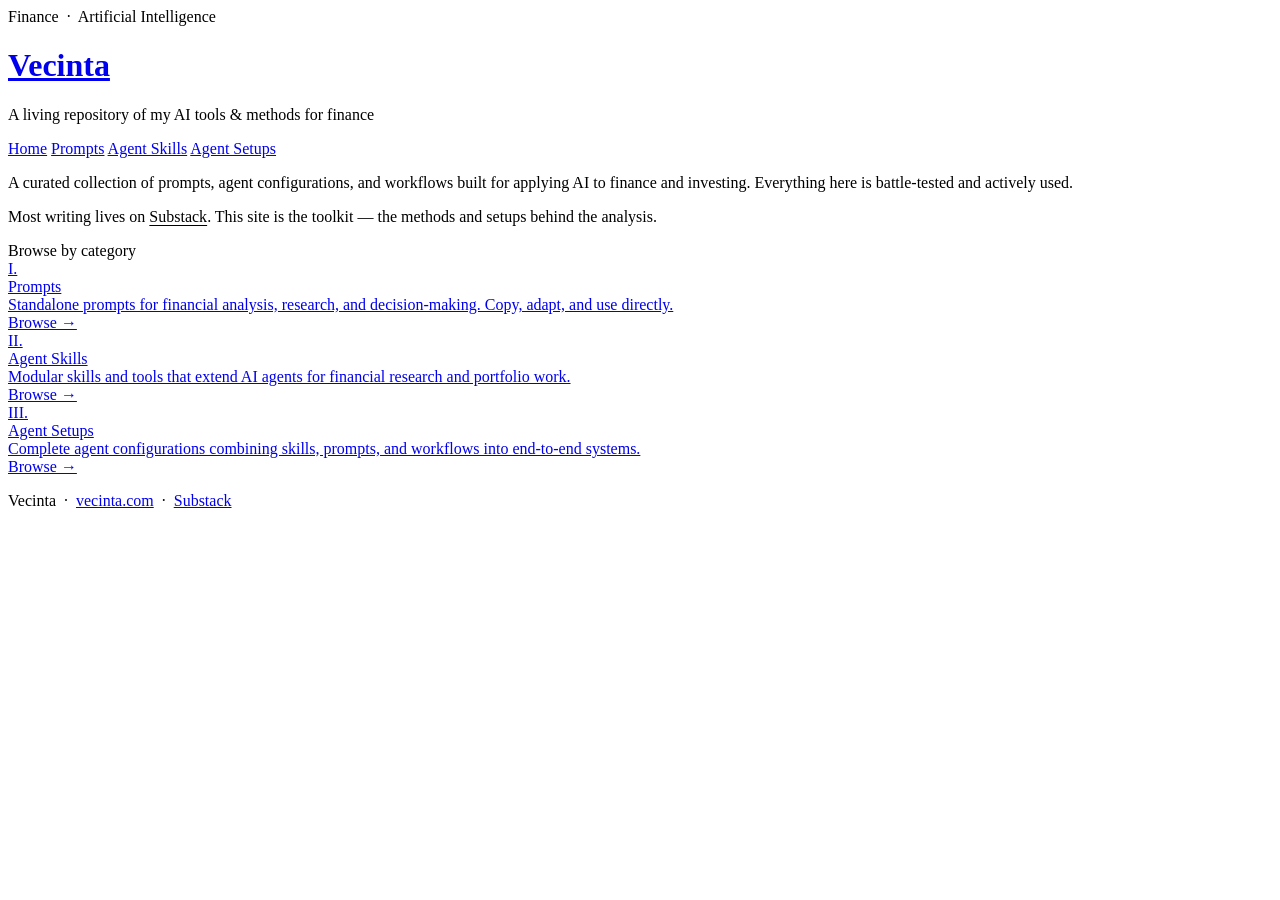
==== commit 0d42e57f: "Update tagline in masthead section" ====
--- a/index.html
+++ b/index.html
@@ -15,7 +15,7 @@
       <div class="masthead">
         <div class="masthead-eyebrow">Finance &nbsp;·&nbsp; Artificial Intelligence</div>
         <h1 class="masthead-title"><a href="index.html">Vecinta</a></h1>
-        <p class="masthead-tagline">A living repository of AI tools &amp; methods for finance</p>
+        <p class="masthead-tagline">A living repository of my AI tools &amp; methods for finance</p>
       </div>
       <nav class="site-nav">
         <a href="index.html" class="active">Home</a>
